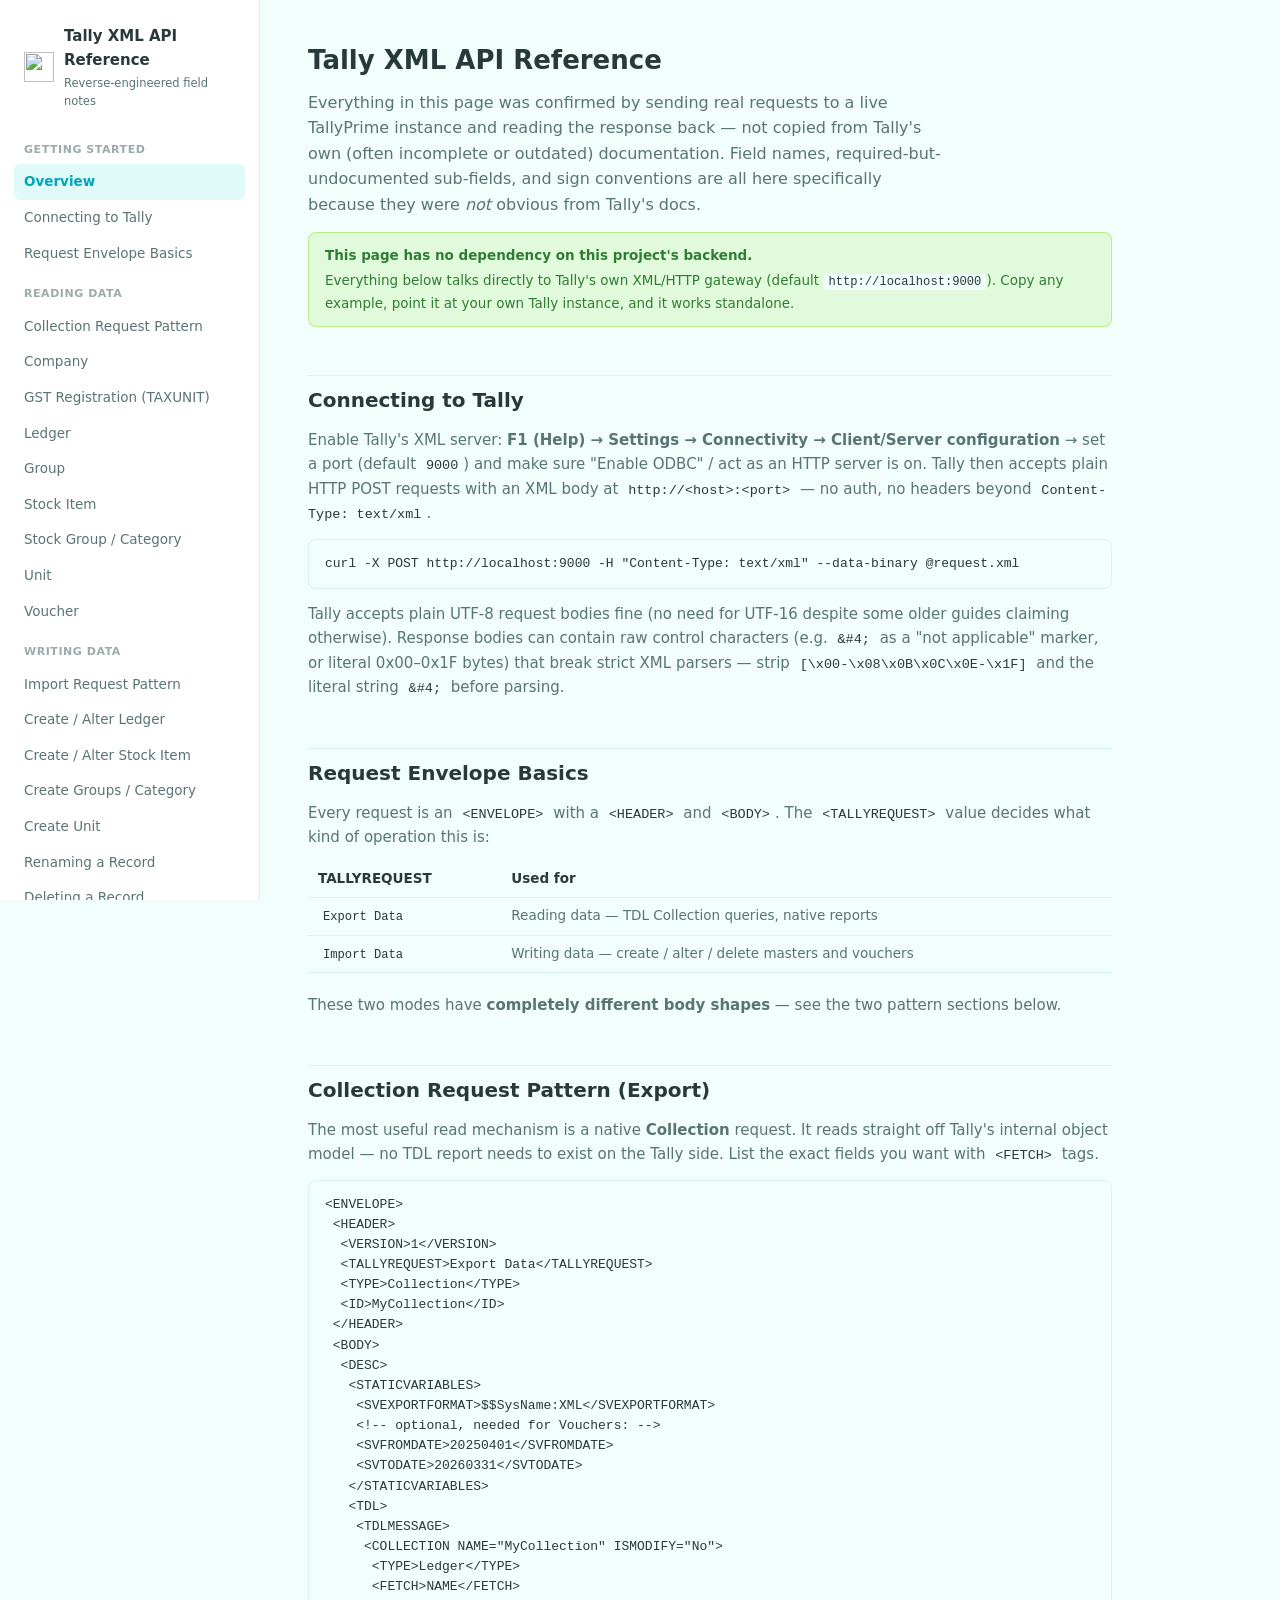
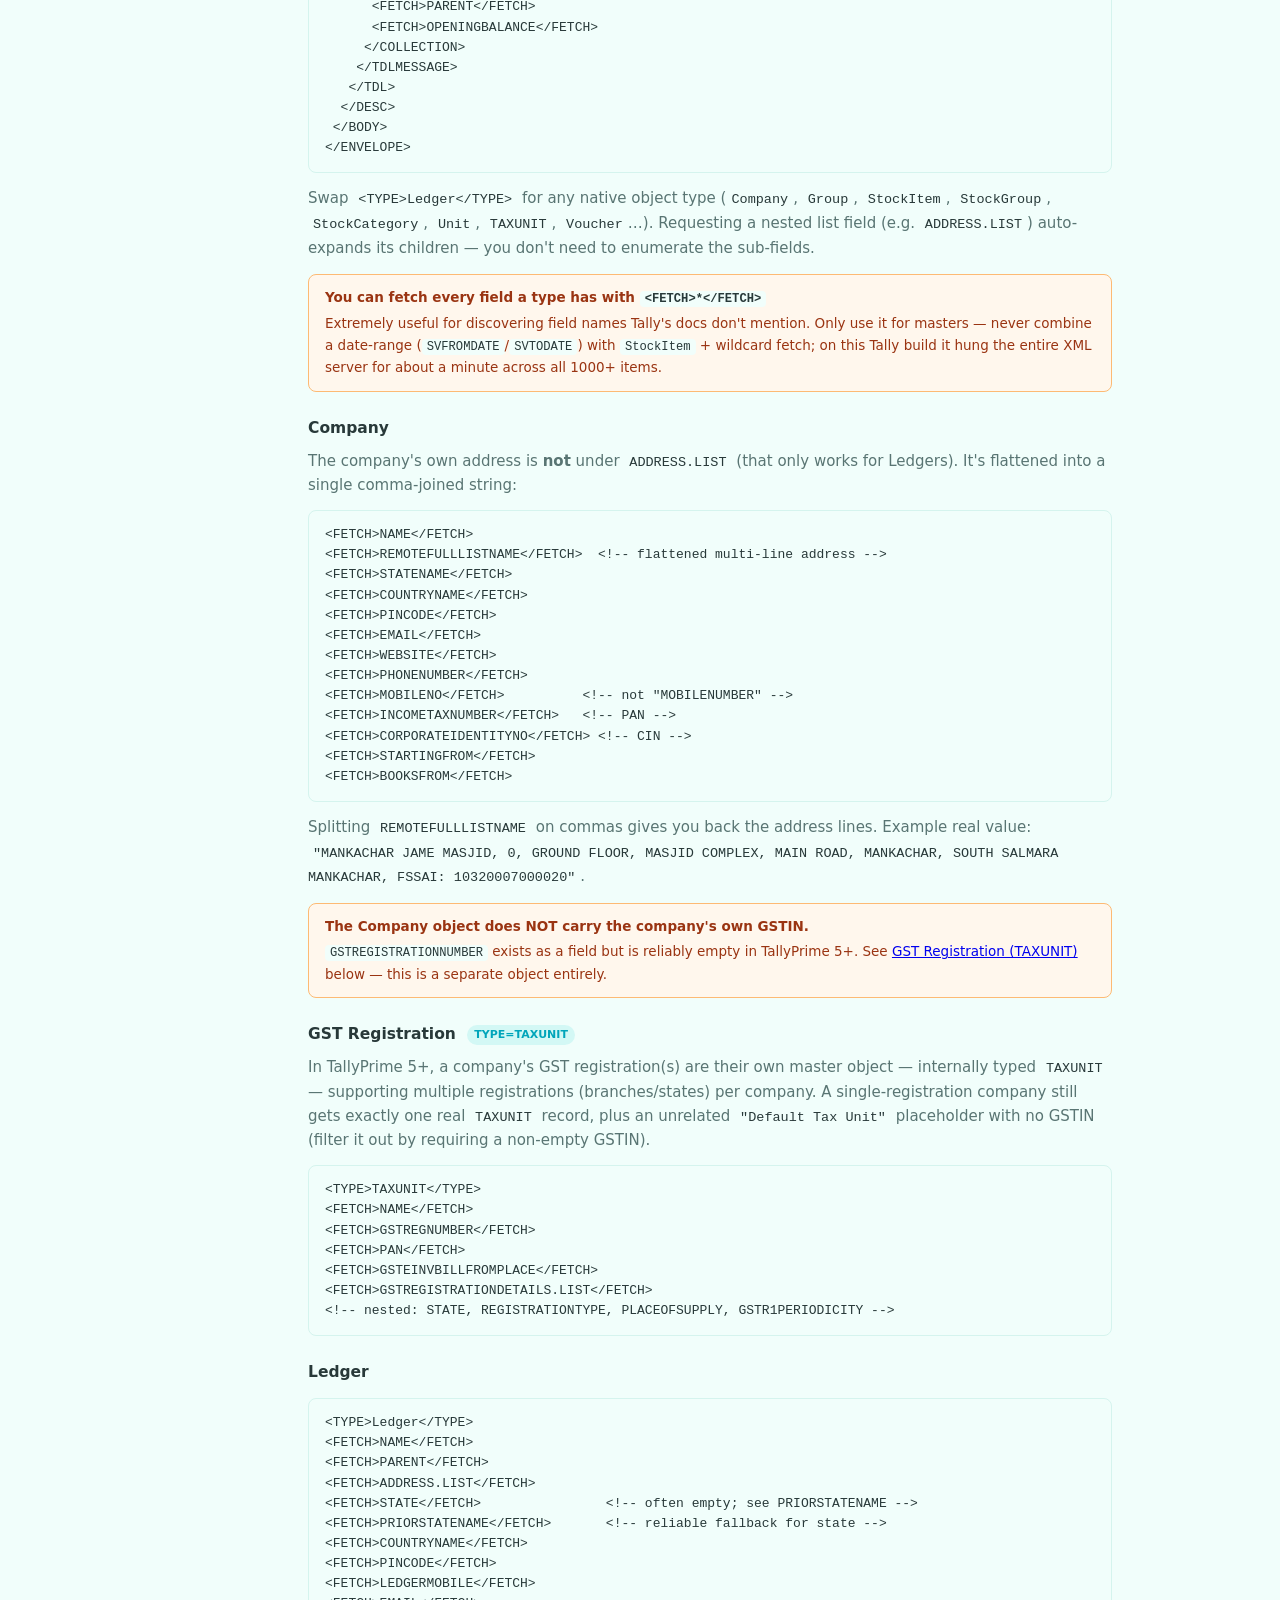
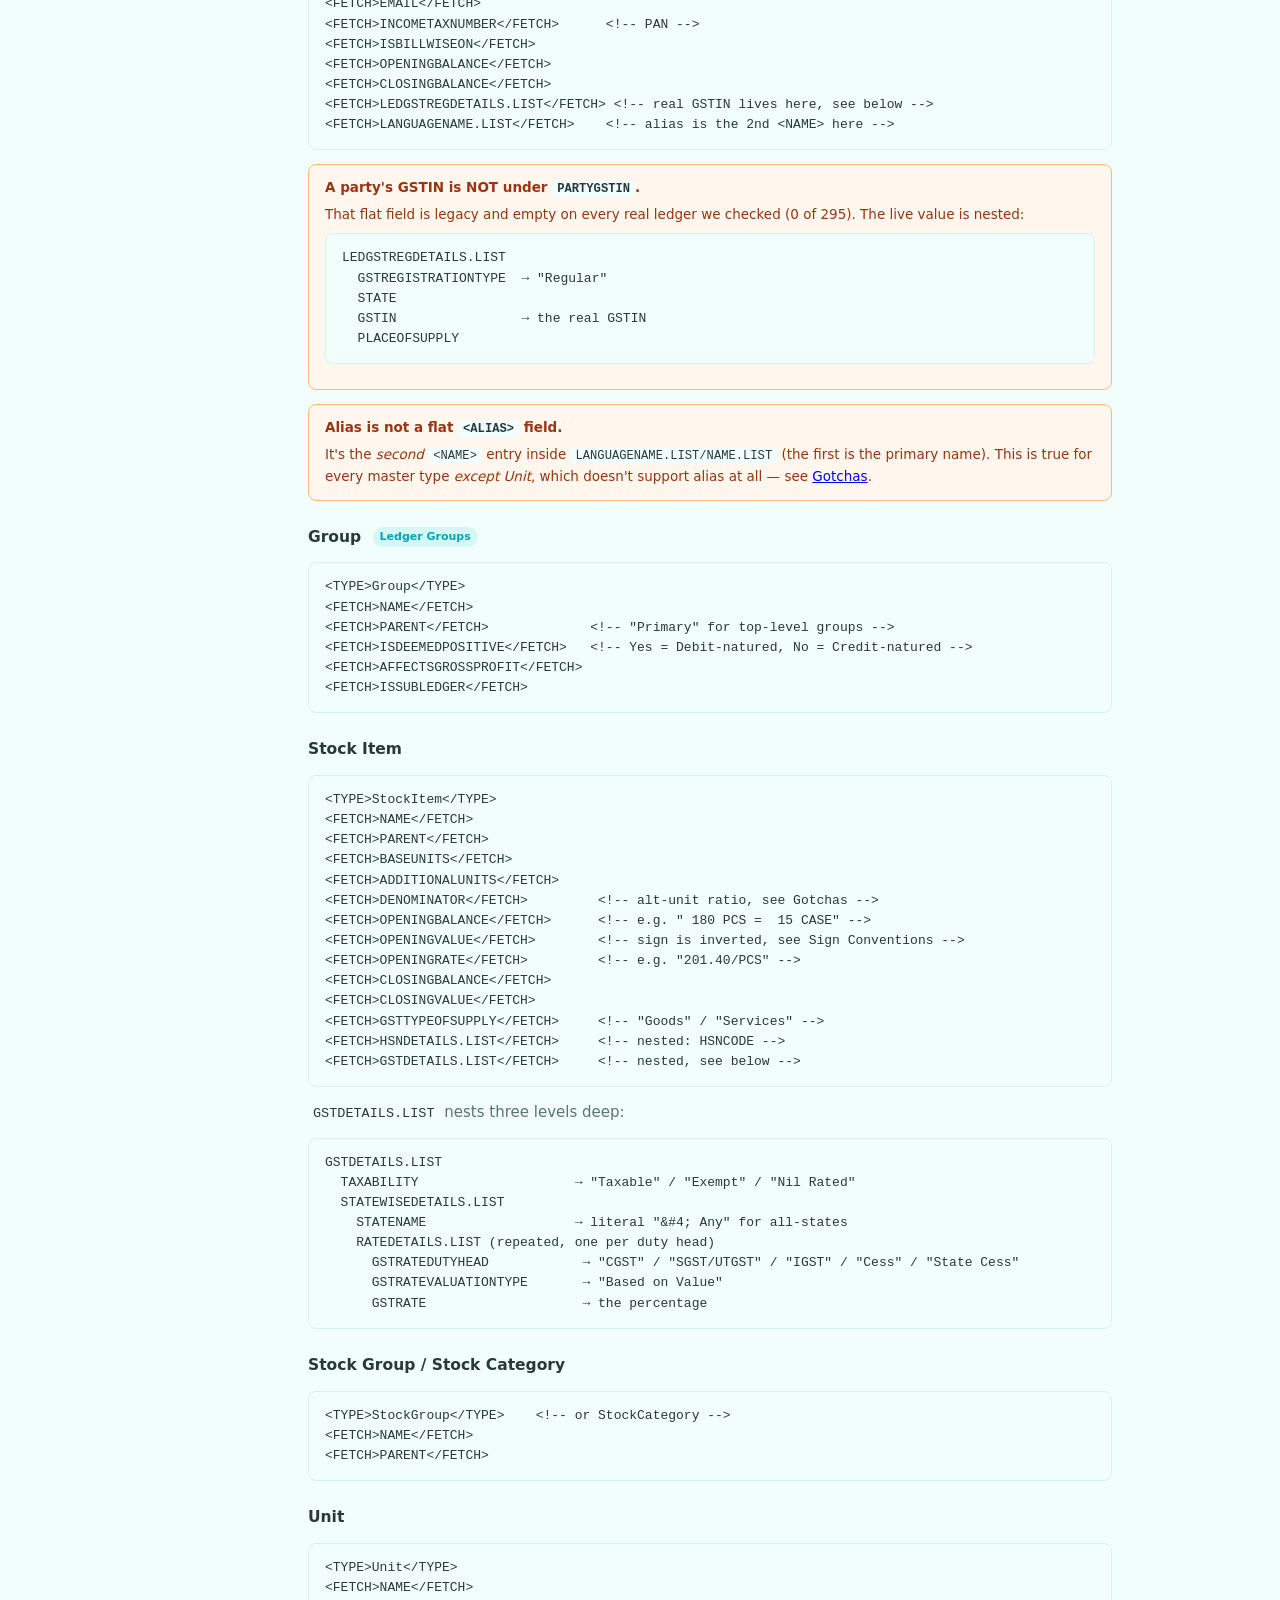
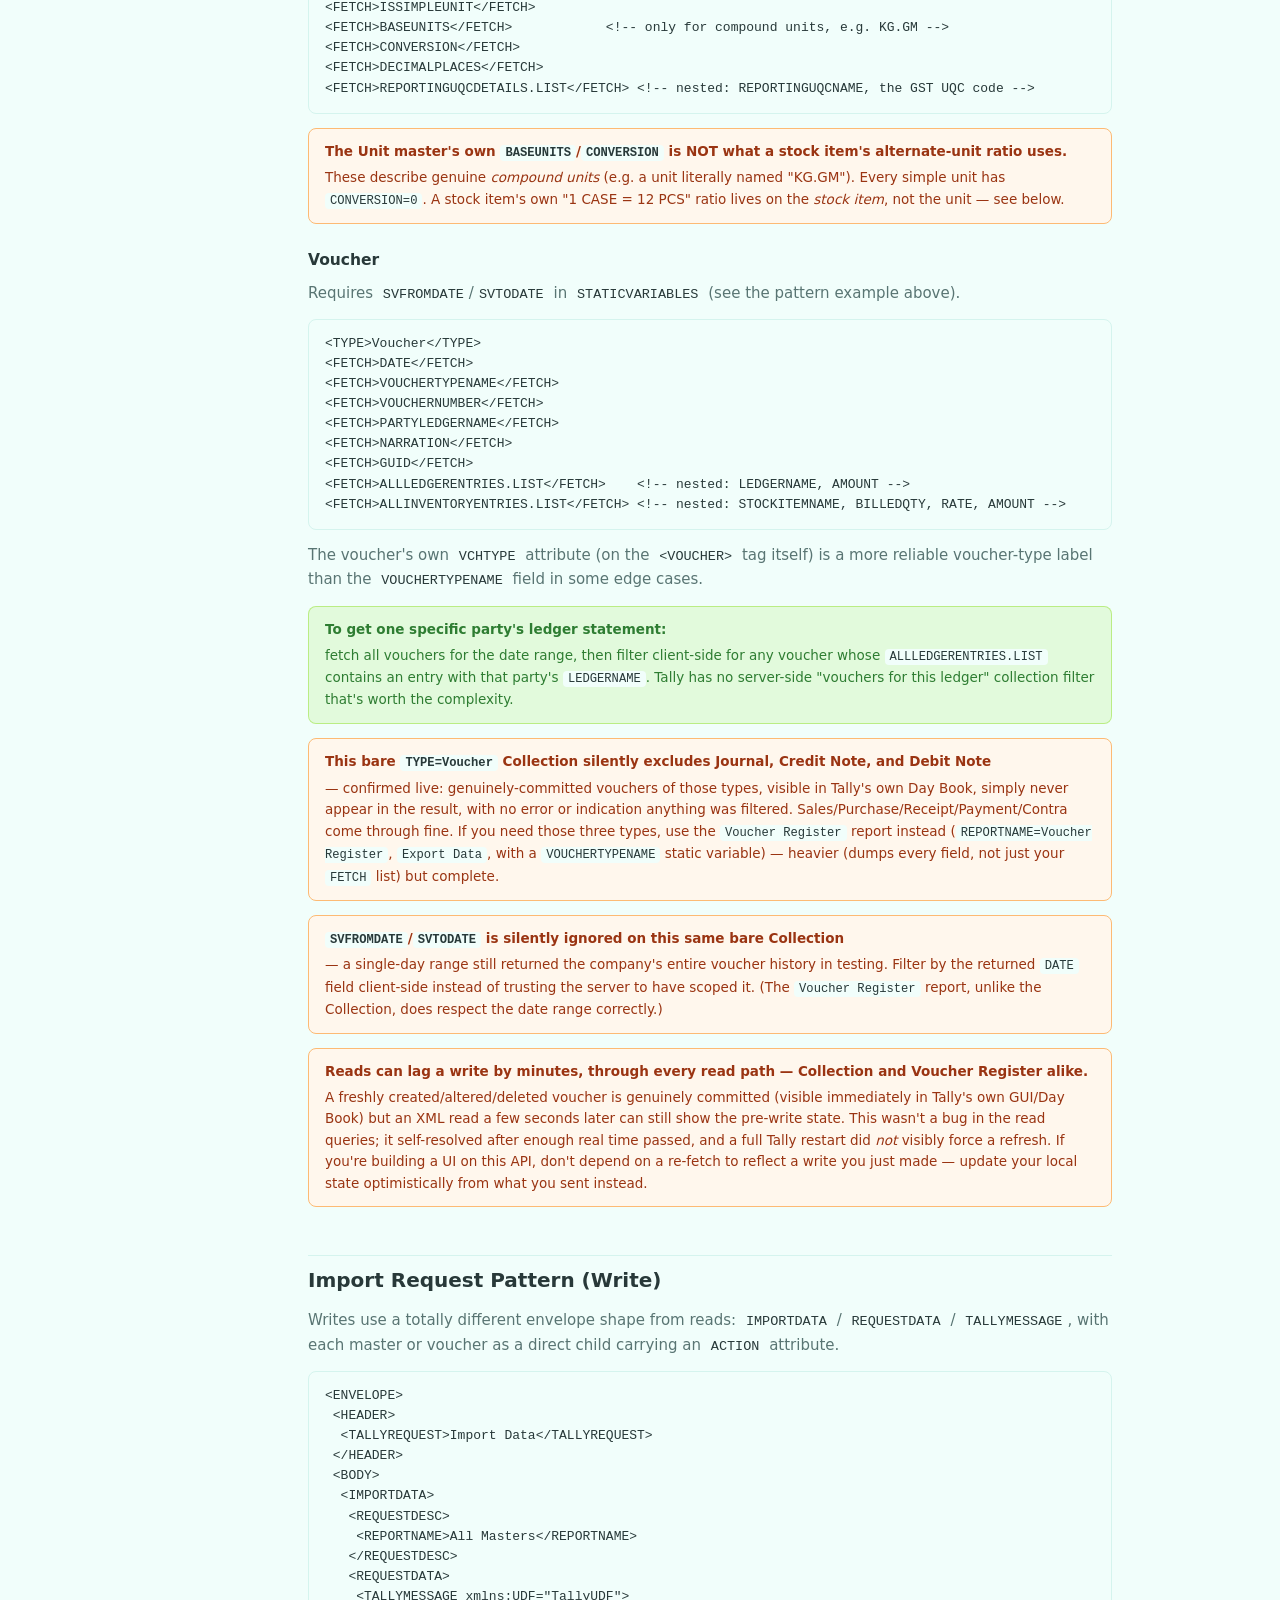
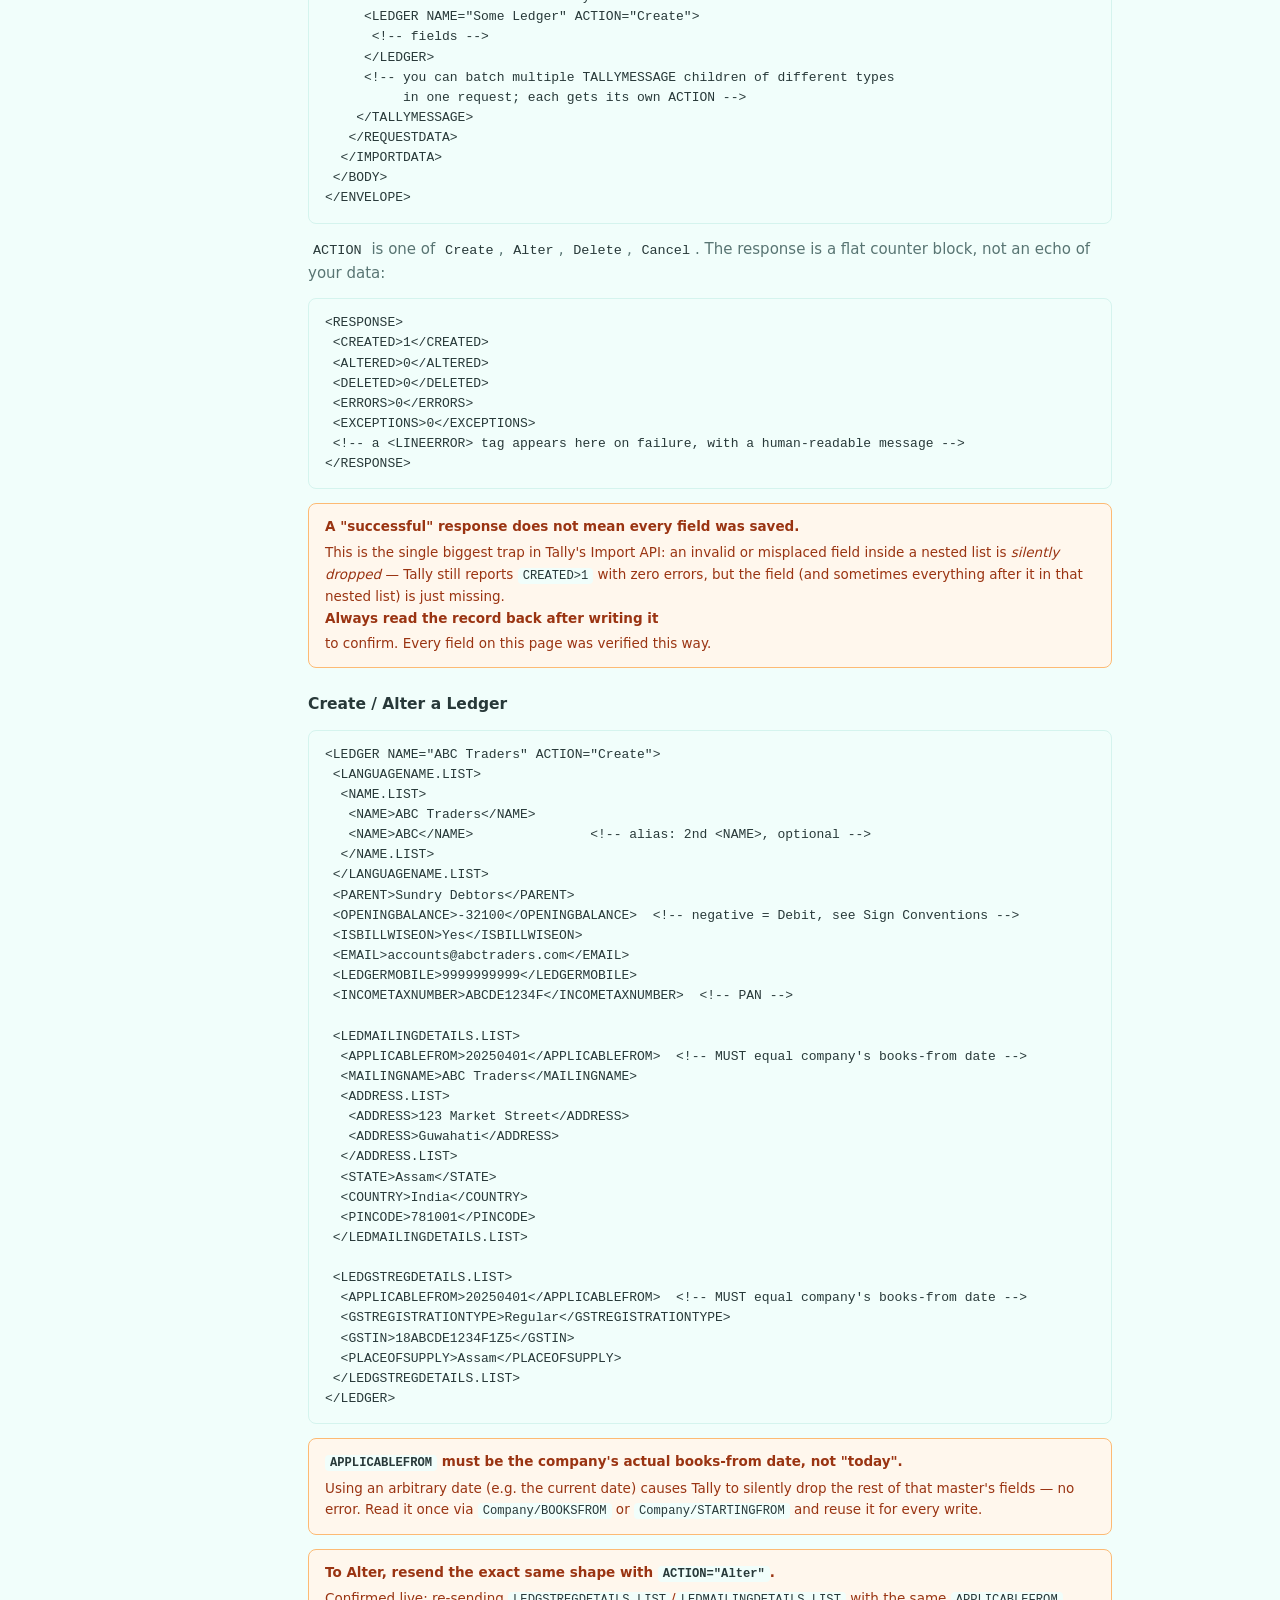
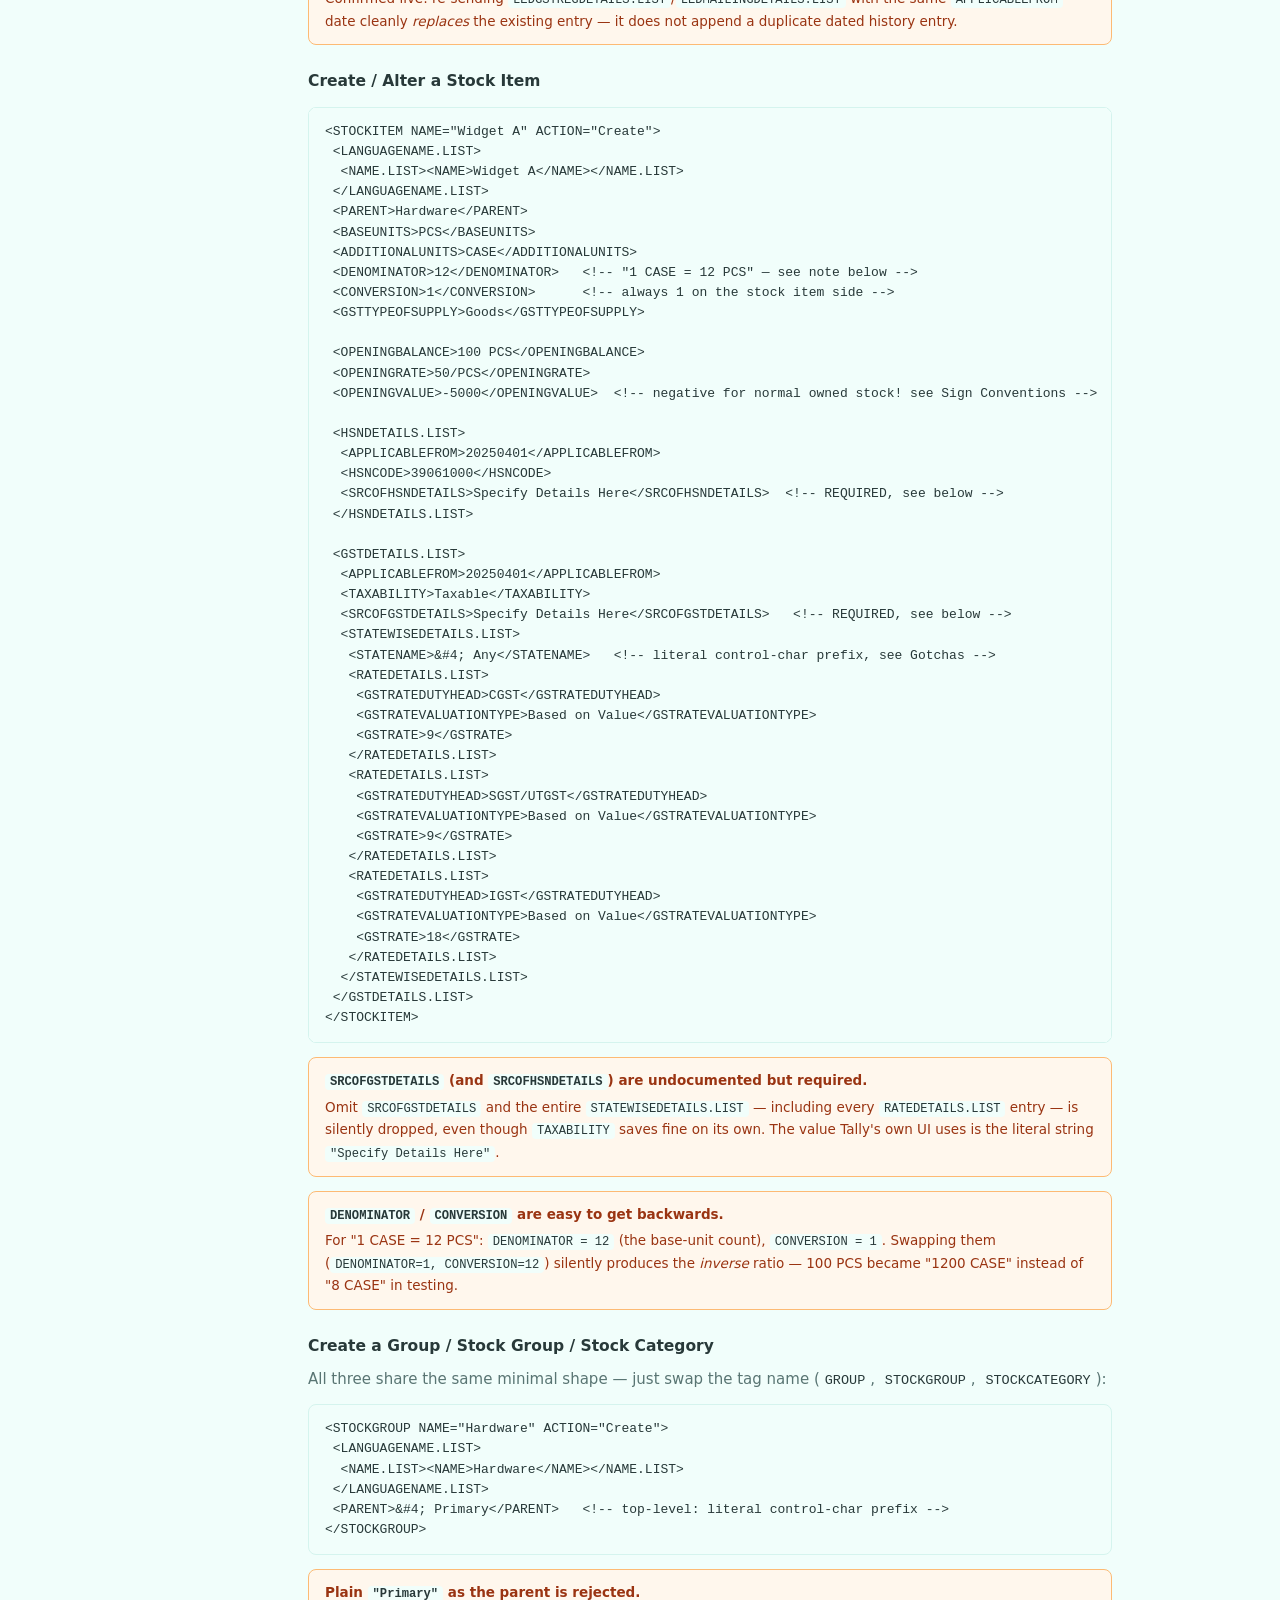
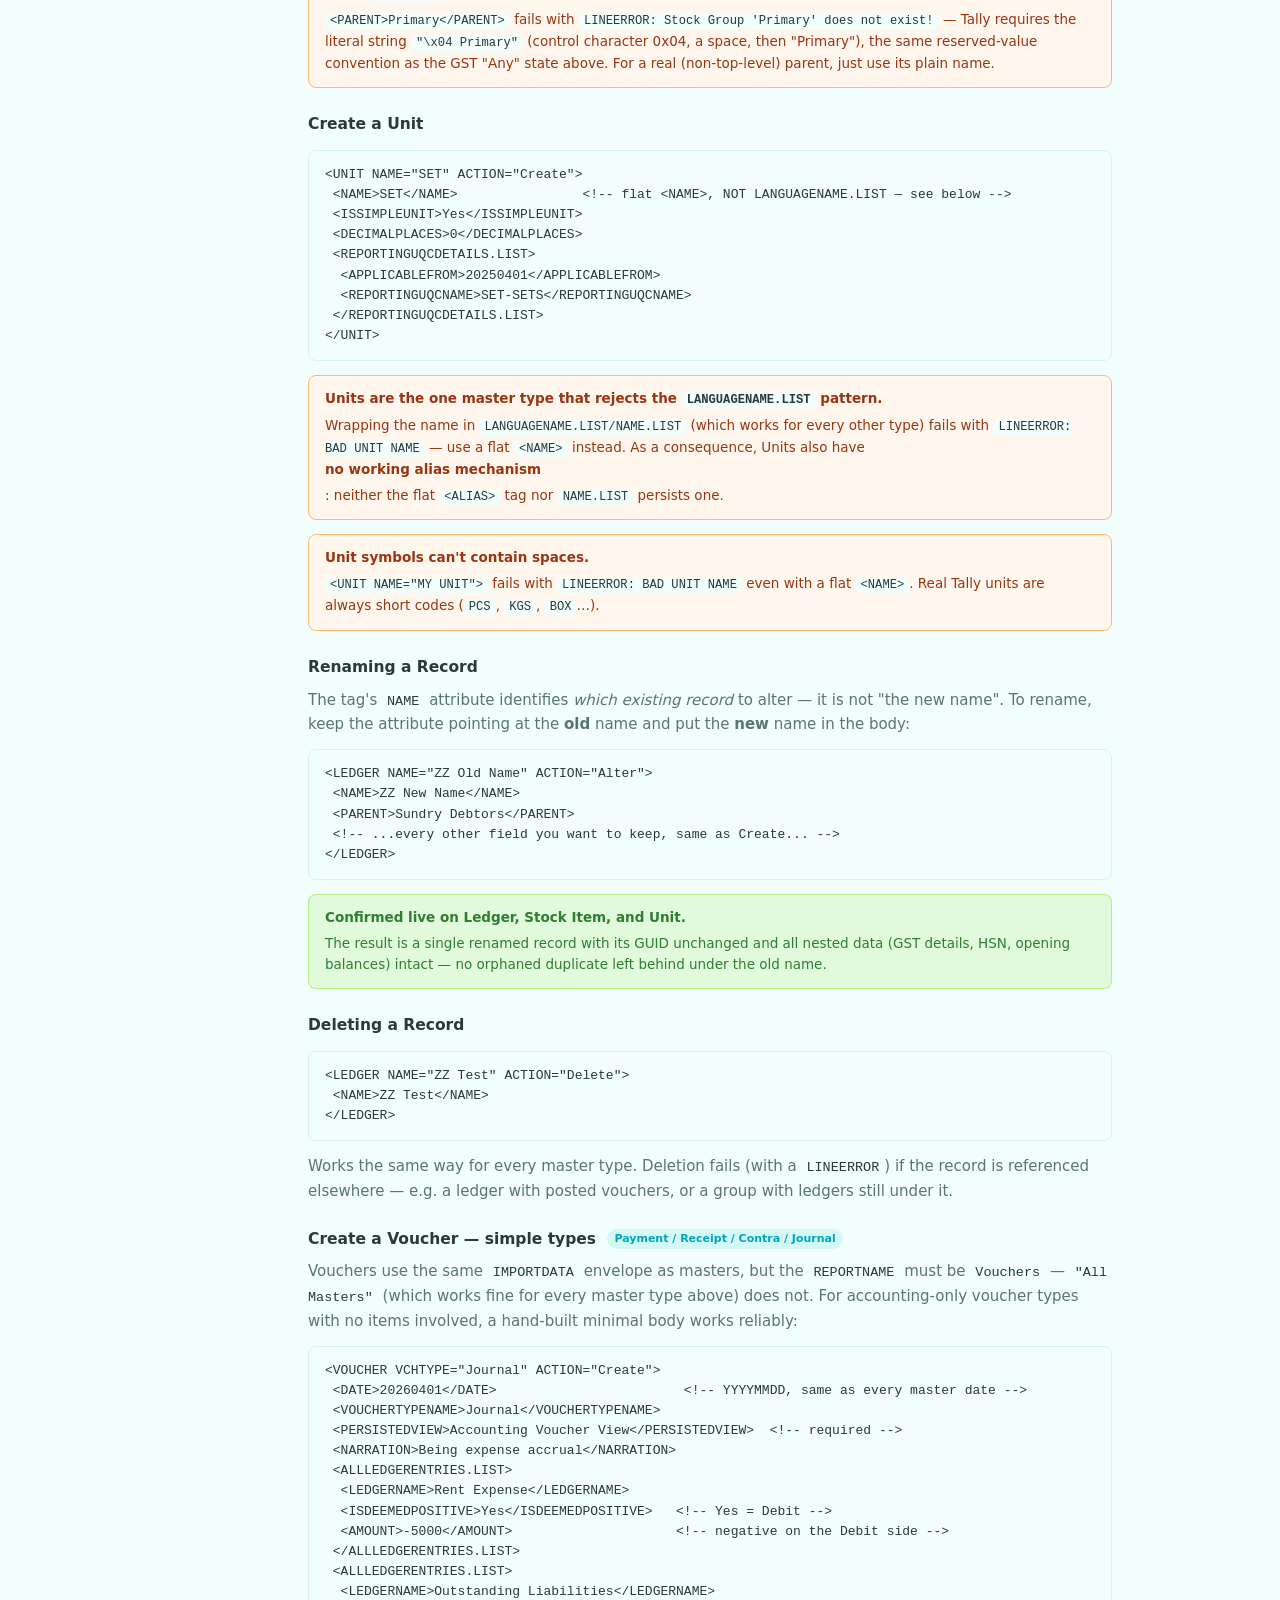
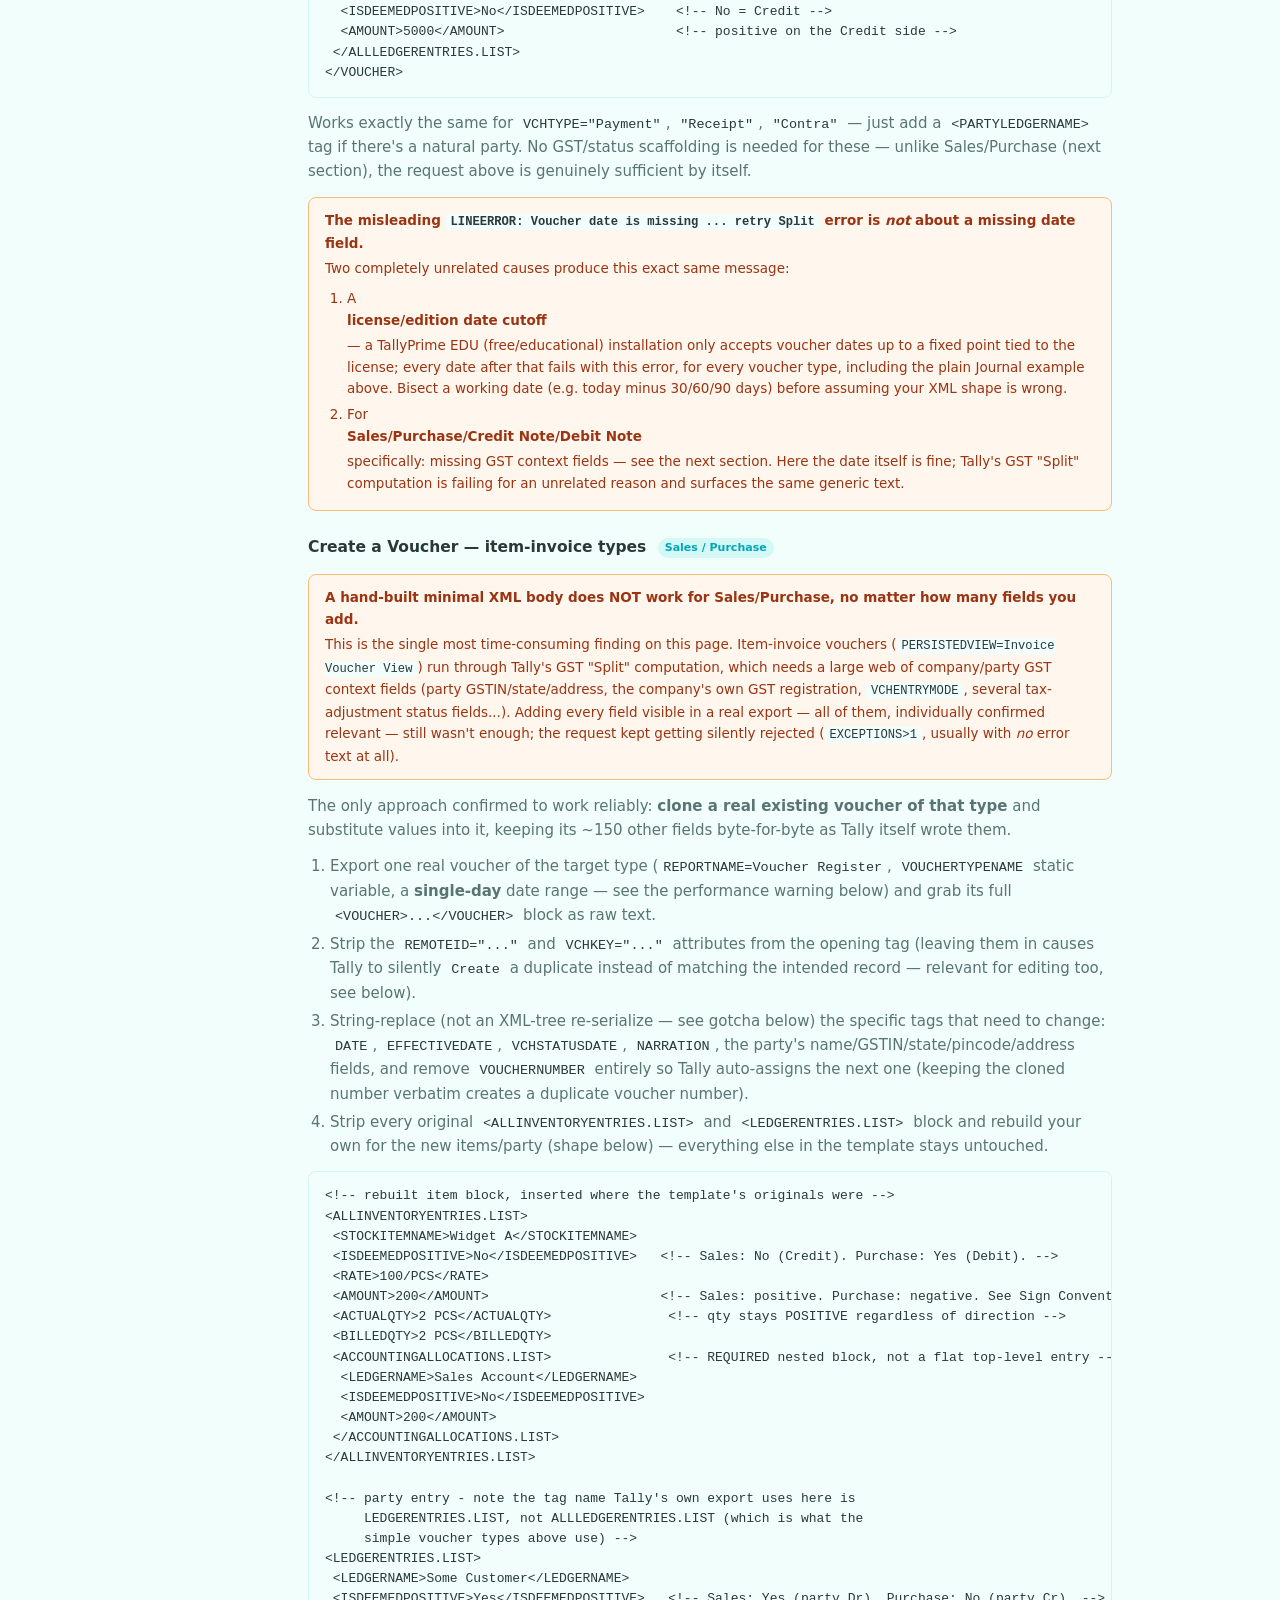
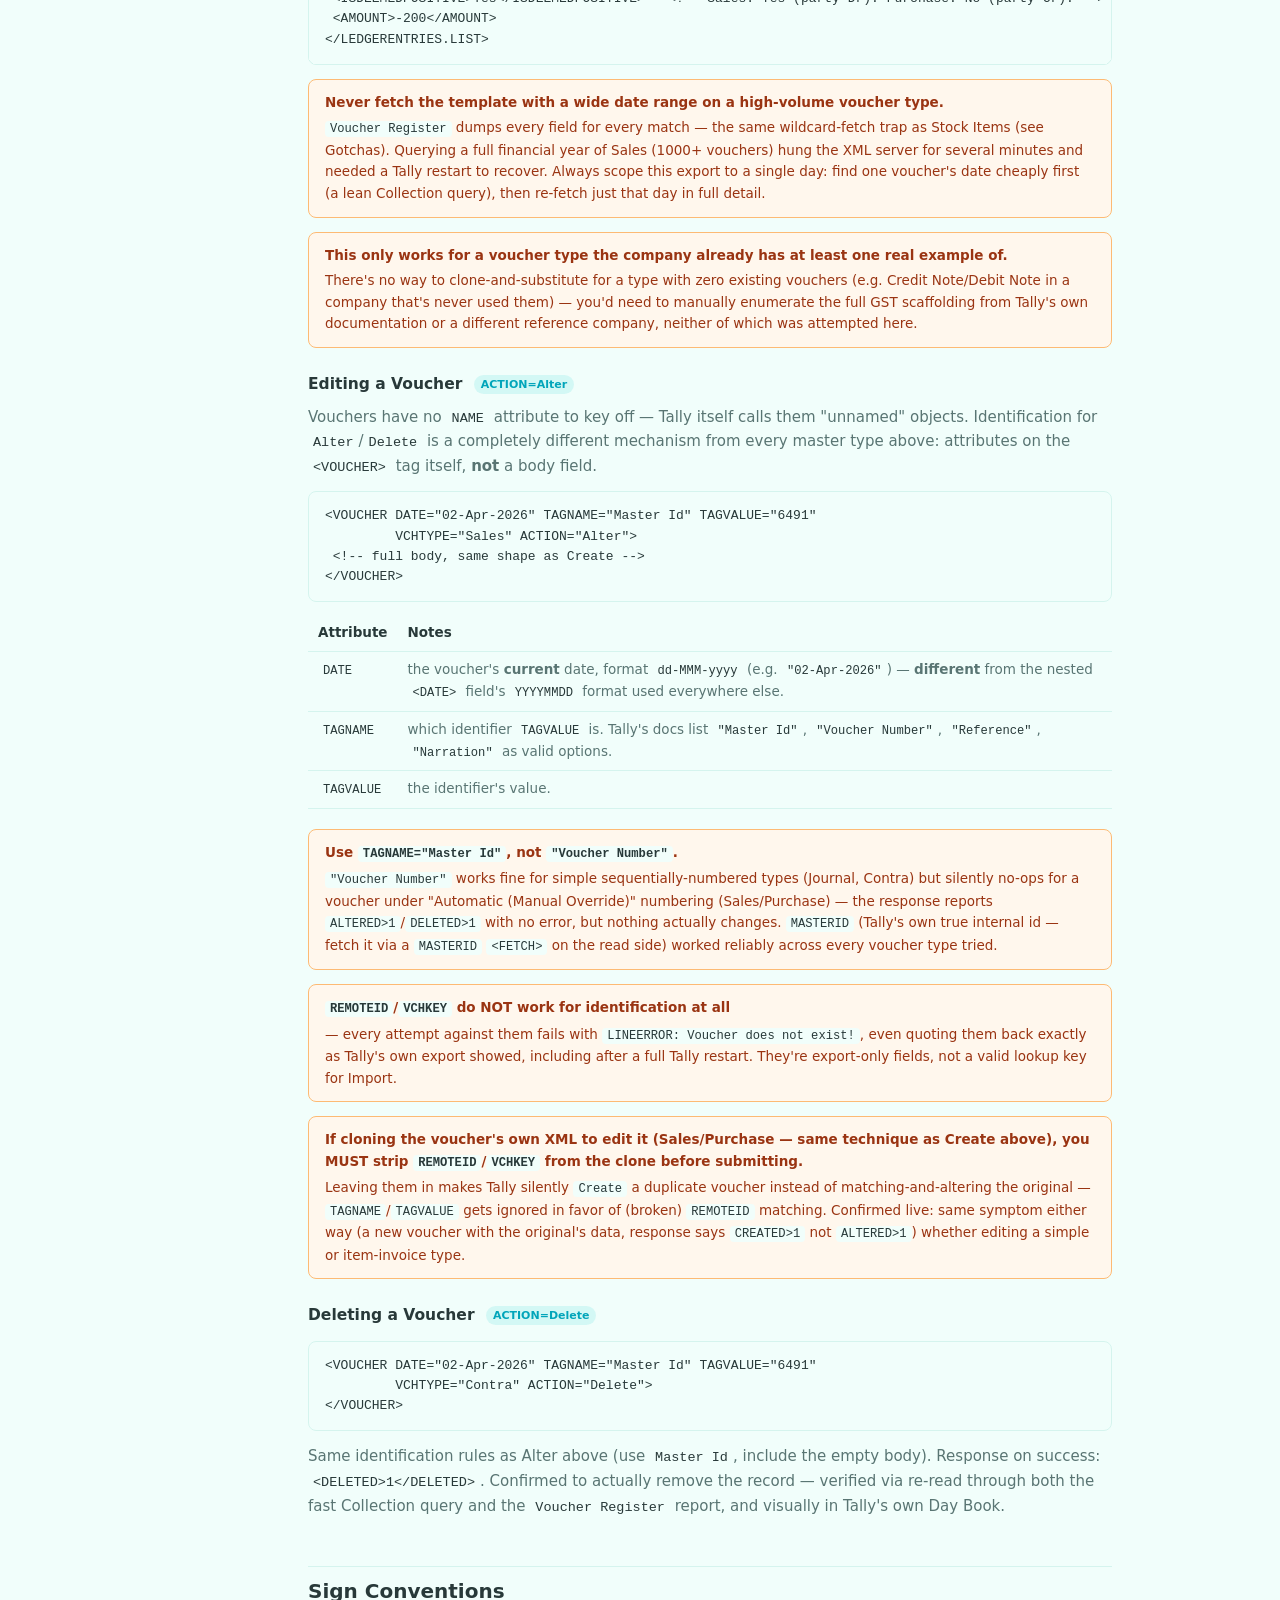
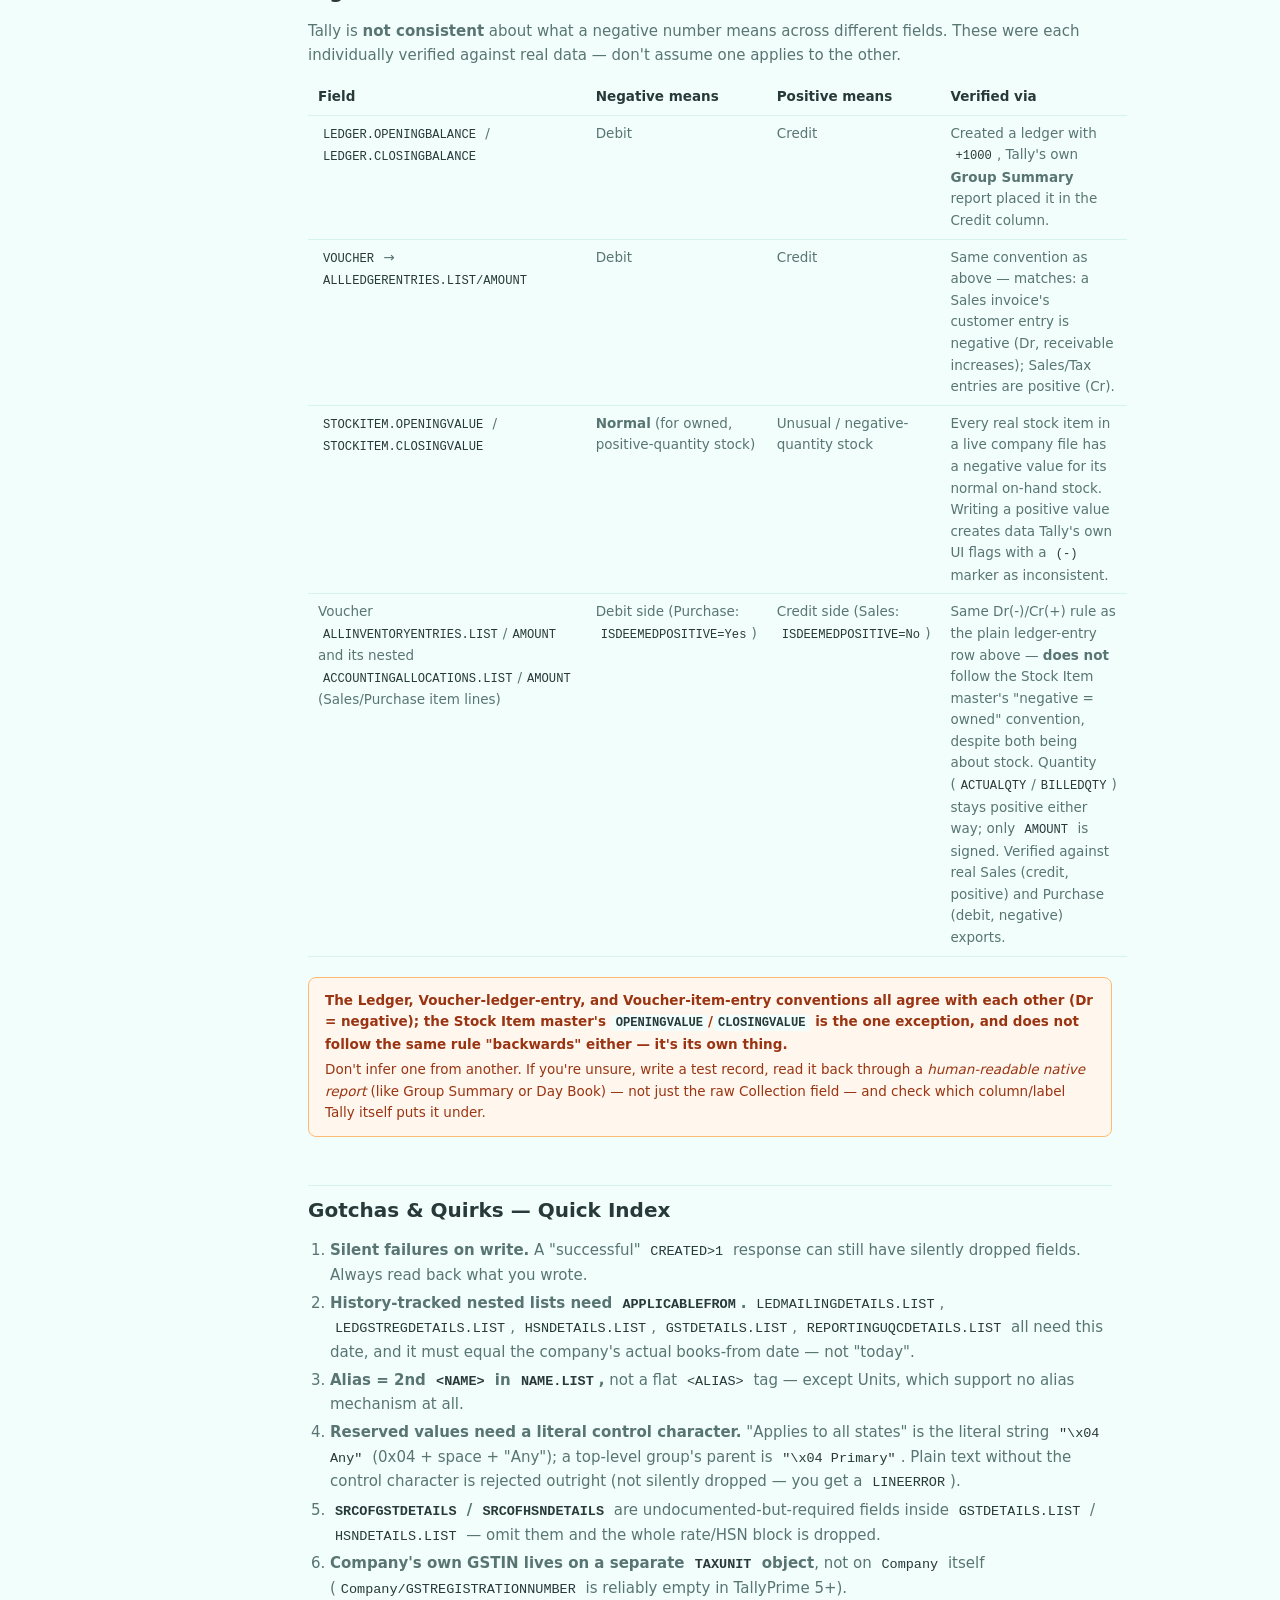
==== frontend/public/docs.html @ 79456e0b "first commit" ====
<!doctype html>
<html lang="en">
<head>
<meta charset="UTF-8" />
<meta name="viewport" content="width=device-width, initial-scale=1.0" />
<title>Tally XML API Reference</title>
<link rel="icon" type="image/png" sizes="32x32" href="/favicon-32.png" />
<link rel="icon" type="image/png" sizes="256x256" href="/favicon-256.png" />
<style>
  :root {
    --text: #597573;
    --text-h: #283939;
    --bg: #F1FEFB;
    --surface: #ffffff;
    --border: #D5F4EE;
    --accent: #01A5BA;
    --accent-bg: rgba(0, 202, 206, 0.12);
    --code-bg: #F1FEFB;
    --warn-bg: #fff7ed;
    --warn-border: #fdba74;
    --warn-text: #9a3412;
    --ok-bg: rgba(126, 220, 0, 0.12);
    --ok-border: rgba(126, 220, 0, 0.4);
    --ok-text: #2e7d32;
    --shadow: 0 4px 20px -4px rgba(1, 165, 186, 0.1), 0 1px 3px rgba(40, 57, 57, 0.05);
    color-scheme: light;
  }
  * { box-sizing: border-box; }
  body {
    margin: 0;
    font: 15px/1.6 -apple-system, "Segoe UI", system-ui, sans-serif;
    background: var(--bg);
    color: var(--text);
  }
  .layout { display: flex; min-height: 100vh; }
  .sidebar {
    width: 260px;
    flex-shrink: 0;
    background: var(--surface);
    border-right: 1px solid var(--border);
    padding: 20px 14px 40px;
    position: sticky;
    top: 0;
    height: 100vh;
    overflow-y: auto;
  }
  .brand {
    display: flex;
    align-items: center;
    gap: 10px;
    font-weight: 700;
    font-size: 15px;
    color: var(--text-h);
    padding: 4px 10px 16px;
  }
  .brand-icon {
    width: 30px;
    height: 30px;
    object-fit: contain;
    flex-shrink: 0;
  }
  .brand small {
    display: block;
    font-weight: 400;
    font-size: 11.5px;
    color: var(--text);
    margin-top: 2px;
  }
  .nav-section {
    font-size: 11px;
    font-weight: 700;
    text-transform: uppercase;
    letter-spacing: 0.05em;
    color: var(--text);
    opacity: 0.6;
    padding: 14px 10px 6px;
  }
  .nav-section:first-of-type { padding-top: 4px; }
  .sidebar a {
    display: block;
    padding: 7px 10px;
    border-radius: 6px;
    color: var(--text);
    text-decoration: none;
    font-size: 13.5px;
  }
  .sidebar a:hover { background: var(--accent-bg); color: var(--accent); }
  .sidebar a.active { background: var(--accent-bg); color: var(--accent); font-weight: 600; }
  .content {
    flex: 1;
    min-width: 0;
    padding: 40px 48px 100px;
    max-width: 900px;
  }
  h1 { font-size: 26px; color: var(--text-h); margin: 0 0 8px; }
  h2 {
    font-size: 20px;
    color: var(--text-h);
    margin: 48px 0 12px;
    padding-top: 8px;
    border-top: 1px solid var(--border);
  }
  section:first-of-type h2:first-of-type { border-top: none; padding-top: 0; }
  h3 { font-size: 15.5px; color: var(--text-h); margin: 24px 0 8px; }
  p { margin: 0 0 12px; }
  .lede { font-size: 16px; color: var(--text); max-width: 640px; }
  code {
    font-family: ui-monospace, Consolas, monospace;
    background: var(--code-bg);
    padding: 1px 5px;
    border-radius: 4px;
    font-size: 0.9em;
    color: var(--text-h);
  }
  pre {
    background: var(--code-bg);
    border: 1px solid var(--border);
    border-radius: 8px;
    padding: 14px 16px;
    overflow-x: auto;
    font-size: 13px;
    line-height: 1.55;
  }
  pre code { background: none; padding: 0; font-size: inherit; }
  .callout {
    border-radius: 8px;
    padding: 12px 16px;
    margin: 14px 0;
    font-size: 13.5px;
    border: 1px solid;
  }
  .callout.warn { background: var(--warn-bg); border-color: var(--warn-border); color: var(--warn-text); }
  .callout.ok { background: var(--ok-bg); border-color: var(--ok-border); color: var(--ok-text); }
  .callout strong { display: block; margin-bottom: 4px; }
  table { width: 100%; border-collapse: collapse; margin: 12px 0 20px; font-size: 13.5px; }
  th, td { text-align: left; padding: 7px 10px; border-bottom: 1px solid var(--border); vertical-align: top; }
  th { color: var(--text-h); font-weight: 600; background: var(--code-bg); }
  td code { white-space: nowrap; }
  .badge {
    display: inline-block;
    font-size: 11px;
    font-weight: 700;
    padding: 1px 7px;
    border-radius: 999px;
    background: var(--accent-bg);
    color: var(--accent);
    margin-left: 6px;
    vertical-align: middle;
  }
  hr { border: none; border-top: 1px solid var(--border); margin: 32px 0; }
  ul, ol { padding-left: 22px; margin: 0 0 12px; }
  li { margin-bottom: 4px; }
  .field-table td:first-child { font-family: ui-monospace, Consolas, monospace; color: var(--text-h); }
  footer {
    margin-top: 60px;
    padding-top: 20px;
    border-top: 1px solid var(--border);
    font-size: 12.5px;
    color: var(--text);
  }
  @media (max-width: 800px) {
    .layout { flex-direction: column; }
    .sidebar { width: 100%; height: auto; position: static; border-right: none; border-bottom: 1px solid var(--border); }
    .content { padding: 24px 20px 60px; }
  }
</style>
</head>
<body>
<div class="layout">
  <nav class="sidebar" id="sidebar">
    <div class="brand">
      <img src="/logo-icon.png" alt="" class="brand-icon" />
      <span>Tally XML API Reference
        <small>Reverse-engineered field notes</small>
      </span>
    </div>

    <div class="nav-section">Getting Started</div>
    <a href="#overview">Overview</a>
    <a href="#connecting">Connecting to Tally</a>
    <a href="#envelope">Request Envelope Basics</a>

    <div class="nav-section">Reading Data</div>
    <a href="#reading-pattern">Collection Request Pattern</a>
    <a href="#read-company">Company</a>
    <a href="#read-taxunit">GST Registration (TAXUNIT)</a>
    <a href="#read-ledger">Ledger</a>
    <a href="#read-group">Group</a>
    <a href="#read-stockitem">Stock Item</a>
    <a href="#read-stockgroup">Stock Group / Category</a>
    <a href="#read-unit">Unit</a>
    <a href="#read-voucher">Voucher</a>

    <div class="nav-section">Writing Data</div>
    <a href="#writing-pattern">Import Request Pattern</a>
    <a href="#write-ledger">Create / Alter Ledger</a>
    <a href="#write-stockitem">Create / Alter Stock Item</a>
    <a href="#write-groups">Create Groups / Category</a>
    <a href="#write-unit">Create Unit</a>
    <a href="#write-rename">Renaming a Record</a>
    <a href="#write-delete">Deleting a Record</a>
    <a href="#write-voucher-simple">Create a Voucher (simple)</a>
    <a href="#write-voucher-item">Create a Voucher (Sales/Purchase)</a>
    <a href="#write-voucher-edit">Editing a Voucher</a>
    <a href="#write-voucher-delete">Deleting a Voucher</a>

    <div class="nav-section">Reference</div>
    <a href="#sign-conventions">Sign Conventions</a>
    <a href="#gotchas">Gotchas &amp; Quirks</a>
    <a href="#field-tables">Field Tables</a>
  </nav>

  <main class="content">

    <section id="overview">
      <h1>Tally XML API Reference</h1>
      <p class="lede">Everything in this page was confirmed by sending real requests to a live TallyPrime instance and reading the response back — not copied from Tally's own (often incomplete or outdated) documentation. Field names, required-but-undocumented sub-fields, and sign conventions are all here specifically because they were <em>not</em> obvious from Tally's docs.</p>
      <div class="callout ok">
        <strong>This page has no dependency on this project's backend.</strong>
        Everything below talks directly to Tally's own XML/HTTP gateway (default <code>http://localhost:9000</code>). Copy any example, point it at your own Tally instance, and it works standalone.
      </div>
    </section>

    <section id="connecting">
      <h2>Connecting to Tally</h2>
      <p>Enable Tally's XML server: <strong>F1 (Help) → Settings → Connectivity → Client/Server configuration</strong> → set a port (default <code>9000</code>) and make sure "Enable ODBC" / act as an HTTP server is on. Tally then accepts plain HTTP POST requests with an XML body at <code>http://&lt;host&gt;:&lt;port&gt;</code> — no auth, no headers beyond <code>Content-Type: text/xml</code>.</p>
      <pre><code>curl -X POST http://localhost:9000 -H "Content-Type: text/xml" --data-binary @request.xml</code></pre>
      <p>Tally accepts plain UTF-8 request bodies fine (no need for UTF-16 despite some older guides claiming otherwise). Response bodies can contain raw control characters (e.g. <code>&amp;#4;</code> as a "not applicable" marker, or literal 0x00–0x1F bytes) that break strict XML parsers — strip <code>[\x00-\x08\x0B\x0C\x0E-\x1F]</code> and the literal string <code>&amp;#4;</code> before parsing.</p>
    </section>

    <section id="envelope">
      <h2>Request Envelope Basics</h2>
      <p>Every request is an <code>&lt;ENVELOPE&gt;</code> with a <code>&lt;HEADER&gt;</code> and <code>&lt;BODY&gt;</code>. The <code>&lt;TALLYREQUEST&gt;</code> value decides what kind of operation this is:</p>
      <table>
        <tr><th>TALLYREQUEST</th><th>Used for</th></tr>
        <tr><td><code>Export Data</code></td><td>Reading data — TDL Collection queries, native reports</td></tr>
        <tr><td><code>Import Data</code></td><td>Writing data — create / alter / delete masters and vouchers</td></tr>
      </table>
      <p>These two modes have <strong>completely different body shapes</strong> — see the two pattern sections below.</p>
    </section>

    <section id="reading-pattern">
      <h2>Collection Request Pattern (Export)</h2>
      <p>The most useful read mechanism is a native <strong>Collection</strong> request. It reads straight off Tally's internal object model — no TDL report needs to exist on the Tally side. List the exact fields you want with <code>&lt;FETCH&gt;</code> tags.</p>
      <pre><code>&lt;ENVELOPE&gt;
 &lt;HEADER&gt;
  &lt;VERSION&gt;1&lt;/VERSION&gt;
  &lt;TALLYREQUEST&gt;Export Data&lt;/TALLYREQUEST&gt;
  &lt;TYPE&gt;Collection&lt;/TYPE&gt;
  &lt;ID&gt;MyCollection&lt;/ID&gt;
 &lt;/HEADER&gt;
 &lt;BODY&gt;
  &lt;DESC&gt;
   &lt;STATICVARIABLES&gt;
    &lt;SVEXPORTFORMAT&gt;$$SysName:XML&lt;/SVEXPORTFORMAT&gt;
    &lt;!-- optional, needed for Vouchers: --&gt;
    &lt;SVFROMDATE&gt;20250401&lt;/SVFROMDATE&gt;
    &lt;SVTODATE&gt;20260331&lt;/SVTODATE&gt;
   &lt;/STATICVARIABLES&gt;
   &lt;TDL&gt;
    &lt;TDLMESSAGE&gt;
     &lt;COLLECTION NAME="MyCollection" ISMODIFY="No"&gt;
      &lt;TYPE&gt;Ledger&lt;/TYPE&gt;
      &lt;FETCH&gt;NAME&lt;/FETCH&gt;
      &lt;FETCH&gt;PARENT&lt;/FETCH&gt;
      &lt;FETCH&gt;OPENINGBALANCE&lt;/FETCH&gt;
     &lt;/COLLECTION&gt;
    &lt;/TDLMESSAGE&gt;
   &lt;/TDL&gt;
  &lt;/DESC&gt;
 &lt;/BODY&gt;
&lt;/ENVELOPE&gt;</code></pre>
      <p>Swap <code>&lt;TYPE&gt;Ledger&lt;/TYPE&gt;</code> for any native object type (<code>Company</code>, <code>Group</code>, <code>StockItem</code>, <code>StockGroup</code>, <code>StockCategory</code>, <code>Unit</code>, <code>TAXUNIT</code>, <code>Voucher</code>…). Requesting a nested list field (e.g. <code>ADDRESS.LIST</code>) auto-expands its children — you don't need to enumerate the sub-fields.</p>
      <div class="callout warn">
        <strong>You can fetch every field a type has with <code>&lt;FETCH&gt;*&lt;/FETCH&gt;</code></strong>
        Extremely useful for discovering field names Tally's docs don't mention. Only use it for masters — never combine a date-range (<code>SVFROMDATE</code>/<code>SVTODATE</code>) with <code>StockItem</code> + wildcard fetch; on this Tally build it hung the entire XML server for about a minute across all 1000+ items.
      </div>
    </section>

    <section>
      <h3 id="read-company">Company</h3>
      <p>The company's own address is <strong>not</strong> under <code>ADDRESS.LIST</code> (that only works for Ledgers). It's flattened into a single comma-joined string:</p>
      <pre><code>&lt;FETCH&gt;NAME&lt;/FETCH&gt;
&lt;FETCH&gt;REMOTEFULLLISTNAME&lt;/FETCH&gt;  &lt;!-- flattened multi-line address --&gt;
&lt;FETCH&gt;STATENAME&lt;/FETCH&gt;
&lt;FETCH&gt;COUNTRYNAME&lt;/FETCH&gt;
&lt;FETCH&gt;PINCODE&lt;/FETCH&gt;
&lt;FETCH&gt;EMAIL&lt;/FETCH&gt;
&lt;FETCH&gt;WEBSITE&lt;/FETCH&gt;
&lt;FETCH&gt;PHONENUMBER&lt;/FETCH&gt;
&lt;FETCH&gt;MOBILENO&lt;/FETCH&gt;          &lt;!-- not "MOBILENUMBER" --&gt;
&lt;FETCH&gt;INCOMETAXNUMBER&lt;/FETCH&gt;   &lt;!-- PAN --&gt;
&lt;FETCH&gt;CORPORATEIDENTITYNO&lt;/FETCH&gt; &lt;!-- CIN --&gt;
&lt;FETCH&gt;STARTINGFROM&lt;/FETCH&gt;
&lt;FETCH&gt;BOOKSFROM&lt;/FETCH&gt;</code></pre>
      <p>Splitting <code>REMOTEFULLLISTNAME</code> on commas gives you back the address lines. Example real value: <code>"MANKACHAR JAME MASJID, 0, GROUND FLOOR, MASJID COMPLEX, MAIN ROAD, MANKACHAR, SOUTH SALMARA MANKACHAR, FSSAI: 10320007000020"</code>.</p>
      <div class="callout warn">
        <strong>The Company object does NOT carry the company's own GSTIN.</strong>
        <code>GSTREGISTRATIONNUMBER</code> exists as a field but is reliably empty in TallyPrime 5+. See <a href="#read-taxunit">GST Registration (TAXUNIT)</a> below — this is a separate object entirely.
      </div>
    </section>

    <section>
      <h3 id="read-taxunit">GST Registration <span class="badge">TYPE=TAXUNIT</span></h3>
      <p>In TallyPrime 5+, a company's GST registration(s) are their own master object — internally typed <code>TAXUNIT</code> — supporting multiple registrations (branches/states) per company. A single-registration company still gets exactly one real <code>TAXUNIT</code> record, plus an unrelated <code>"Default Tax Unit"</code> placeholder with no GSTIN (filter it out by requiring a non-empty GSTIN).</p>
      <pre><code>&lt;TYPE&gt;TAXUNIT&lt;/TYPE&gt;
&lt;FETCH&gt;NAME&lt;/FETCH&gt;
&lt;FETCH&gt;GSTREGNUMBER&lt;/FETCH&gt;
&lt;FETCH&gt;PAN&lt;/FETCH&gt;
&lt;FETCH&gt;GSTEINVBILLFROMPLACE&lt;/FETCH&gt;
&lt;FETCH&gt;GSTREGISTRATIONDETAILS.LIST&lt;/FETCH&gt;
&lt;!-- nested: STATE, REGISTRATIONTYPE, PLACEOFSUPPLY, GSTR1PERIODICITY --&gt;</code></pre>
    </section>

    <section>
      <h3 id="read-ledger">Ledger</h3>
      <pre><code>&lt;TYPE&gt;Ledger&lt;/TYPE&gt;
&lt;FETCH&gt;NAME&lt;/FETCH&gt;
&lt;FETCH&gt;PARENT&lt;/FETCH&gt;
&lt;FETCH&gt;ADDRESS.LIST&lt;/FETCH&gt;
&lt;FETCH&gt;STATE&lt;/FETCH&gt;                &lt;!-- often empty; see PRIORSTATENAME --&gt;
&lt;FETCH&gt;PRIORSTATENAME&lt;/FETCH&gt;       &lt;!-- reliable fallback for state --&gt;
&lt;FETCH&gt;COUNTRYNAME&lt;/FETCH&gt;
&lt;FETCH&gt;PINCODE&lt;/FETCH&gt;
&lt;FETCH&gt;LEDGERMOBILE&lt;/FETCH&gt;
&lt;FETCH&gt;EMAIL&lt;/FETCH&gt;
&lt;FETCH&gt;INCOMETAXNUMBER&lt;/FETCH&gt;      &lt;!-- PAN --&gt;
&lt;FETCH&gt;ISBILLWISEON&lt;/FETCH&gt;
&lt;FETCH&gt;OPENINGBALANCE&lt;/FETCH&gt;
&lt;FETCH&gt;CLOSINGBALANCE&lt;/FETCH&gt;
&lt;FETCH&gt;LEDGSTREGDETAILS.LIST&lt;/FETCH&gt; &lt;!-- real GSTIN lives here, see below --&gt;
&lt;FETCH&gt;LANGUAGENAME.LIST&lt;/FETCH&gt;    &lt;!-- alias is the 2nd &lt;NAME&gt; here --&gt;</code></pre>
      <div class="callout warn">
        <strong>A party's GSTIN is NOT under <code>PARTYGSTIN</code>.</strong>
        That flat field is legacy and empty on every real ledger we checked (0 of 295). The live value is nested:
        <pre style="margin-top:8px"><code>LEDGSTREGDETAILS.LIST
  GSTREGISTRATIONTYPE  → "Regular"
  STATE
  GSTIN                → the real GSTIN
  PLACEOFSUPPLY</code></pre>
      </div>
      <div class="callout warn">
        <strong>Alias is not a flat <code>&lt;ALIAS&gt;</code> field.</strong>
        It's the <em>second</em> <code>&lt;NAME&gt;</code> entry inside <code>LANGUAGENAME.LIST/NAME.LIST</code> (the first is the primary name). This is true for every master type <em>except Unit</em>, which doesn't support alias at all — see <a href="#gotchas">Gotchas</a>.
      </div>
    </section>

    <section>
      <h3 id="read-group">Group <span class="badge">Ledger Groups</span></h3>
      <pre><code>&lt;TYPE&gt;Group&lt;/TYPE&gt;
&lt;FETCH&gt;NAME&lt;/FETCH&gt;
&lt;FETCH&gt;PARENT&lt;/FETCH&gt;             &lt;!-- "Primary" for top-level groups --&gt;
&lt;FETCH&gt;ISDEEMEDPOSITIVE&lt;/FETCH&gt;   &lt;!-- Yes = Debit-natured, No = Credit-natured --&gt;
&lt;FETCH&gt;AFFECTSGROSSPROFIT&lt;/FETCH&gt;
&lt;FETCH&gt;ISSUBLEDGER&lt;/FETCH&gt;</code></pre>
    </section>

    <section>
      <h3 id="read-stockitem">Stock Item</h3>
      <pre><code>&lt;TYPE&gt;StockItem&lt;/TYPE&gt;
&lt;FETCH&gt;NAME&lt;/FETCH&gt;
&lt;FETCH&gt;PARENT&lt;/FETCH&gt;
&lt;FETCH&gt;BASEUNITS&lt;/FETCH&gt;
&lt;FETCH&gt;ADDITIONALUNITS&lt;/FETCH&gt;
&lt;FETCH&gt;DENOMINATOR&lt;/FETCH&gt;         &lt;!-- alt-unit ratio, see Gotchas --&gt;
&lt;FETCH&gt;OPENINGBALANCE&lt;/FETCH&gt;      &lt;!-- e.g. " 180 PCS =  15 CASE" --&gt;
&lt;FETCH&gt;OPENINGVALUE&lt;/FETCH&gt;        &lt;!-- sign is inverted, see Sign Conventions --&gt;
&lt;FETCH&gt;OPENINGRATE&lt;/FETCH&gt;         &lt;!-- e.g. "201.40/PCS" --&gt;
&lt;FETCH&gt;CLOSINGBALANCE&lt;/FETCH&gt;
&lt;FETCH&gt;CLOSINGVALUE&lt;/FETCH&gt;
&lt;FETCH&gt;GSTTYPEOFSUPPLY&lt;/FETCH&gt;     &lt;!-- "Goods" / "Services" --&gt;
&lt;FETCH&gt;HSNDETAILS.LIST&lt;/FETCH&gt;     &lt;!-- nested: HSNCODE --&gt;
&lt;FETCH&gt;GSTDETAILS.LIST&lt;/FETCH&gt;     &lt;!-- nested, see below --&gt;</code></pre>
      <p><code>GSTDETAILS.LIST</code> nests three levels deep:</p>
      <pre><code>GSTDETAILS.LIST
  TAXABILITY                    → "Taxable" / "Exempt" / "Nil Rated"
  STATEWISEDETAILS.LIST
    STATENAME                   → literal "&amp;#4; Any" for all-states
    RATEDETAILS.LIST (repeated, one per duty head)
      GSTRATEDUTYHEAD            → "CGST" / "SGST/UTGST" / "IGST" / "Cess" / "State Cess"
      GSTRATEVALUATIONTYPE       → "Based on Value"
      GSTRATE                    → the percentage</code></pre>
    </section>

    <section>
      <h3 id="read-stockgroup">Stock Group / Stock Category</h3>
      <pre><code>&lt;TYPE&gt;StockGroup&lt;/TYPE&gt;    &lt;!-- or StockCategory --&gt;
&lt;FETCH&gt;NAME&lt;/FETCH&gt;
&lt;FETCH&gt;PARENT&lt;/FETCH&gt;</code></pre>
    </section>

    <section>
      <h3 id="read-unit">Unit</h3>
      <pre><code>&lt;TYPE&gt;Unit&lt;/TYPE&gt;
&lt;FETCH&gt;NAME&lt;/FETCH&gt;
&lt;FETCH&gt;ISSIMPLEUNIT&lt;/FETCH&gt;
&lt;FETCH&gt;BASEUNITS&lt;/FETCH&gt;            &lt;!-- only for compound units, e.g. KG.GM --&gt;
&lt;FETCH&gt;CONVERSION&lt;/FETCH&gt;
&lt;FETCH&gt;DECIMALPLACES&lt;/FETCH&gt;
&lt;FETCH&gt;REPORTINGUQCDETAILS.LIST&lt;/FETCH&gt; &lt;!-- nested: REPORTINGUQCNAME, the GST UQC code --&gt;</code></pre>
      <div class="callout warn">
        <strong>The Unit master's own <code>BASEUNITS</code>/<code>CONVERSION</code> is NOT what a stock item's alternate-unit ratio uses.</strong>
        These describe genuine <em>compound units</em> (e.g. a unit literally named "KG.GM"). Every simple unit has <code>CONVERSION=0</code>. A stock item's own "1 CASE = 12 PCS" ratio lives on the <em>stock item</em>, not the unit — see below.
      </div>
    </section>

    <section>
      <h3 id="read-voucher">Voucher</h3>
      <p>Requires <code>SVFROMDATE</code>/<code>SVTODATE</code> in <code>STATICVARIABLES</code> (see the pattern example above).</p>
      <pre><code>&lt;TYPE&gt;Voucher&lt;/TYPE&gt;
&lt;FETCH&gt;DATE&lt;/FETCH&gt;
&lt;FETCH&gt;VOUCHERTYPENAME&lt;/FETCH&gt;
&lt;FETCH&gt;VOUCHERNUMBER&lt;/FETCH&gt;
&lt;FETCH&gt;PARTYLEDGERNAME&lt;/FETCH&gt;
&lt;FETCH&gt;NARRATION&lt;/FETCH&gt;
&lt;FETCH&gt;GUID&lt;/FETCH&gt;
&lt;FETCH&gt;ALLLEDGERENTRIES.LIST&lt;/FETCH&gt;    &lt;!-- nested: LEDGERNAME, AMOUNT --&gt;
&lt;FETCH&gt;ALLINVENTORYENTRIES.LIST&lt;/FETCH&gt; &lt;!-- nested: STOCKITEMNAME, BILLEDQTY, RATE, AMOUNT --&gt;</code></pre>
      <p>The voucher's own <code>VCHTYPE</code> attribute (on the <code>&lt;VOUCHER&gt;</code> tag itself) is a more reliable voucher-type label than the <code>VOUCHERTYPENAME</code> field in some edge cases.</p>
      <div class="callout ok">
        <strong>To get one specific party's ledger statement:</strong>
        fetch all vouchers for the date range, then filter client-side for any voucher whose <code>ALLLEDGERENTRIES.LIST</code> contains an entry with that party's <code>LEDGERNAME</code>. Tally has no server-side "vouchers for this ledger" collection filter that's worth the complexity.
      </div>
      <div class="callout warn">
        <strong>This bare <code>TYPE=Voucher</code> Collection silently excludes Journal, Credit Note, and Debit Note</strong> — confirmed live: genuinely-committed vouchers of those types, visible in Tally's own Day Book, simply never appear in the result, with no error or indication anything was filtered. Sales/Purchase/Receipt/Payment/Contra come through fine. If you need those three types, use the <code>Voucher Register</code> report instead (<code>REPORTNAME=Voucher Register</code>, <code>Export Data</code>, with a <code>VOUCHERTYPENAME</code> static variable) — heavier (dumps every field, not just your <code>FETCH</code> list) but complete.
      </div>
      <div class="callout warn">
        <strong><code>SVFROMDATE</code>/<code>SVTODATE</code> is silently ignored on this same bare Collection</strong> — a single-day range still returned the company's entire voucher history in testing. Filter by the returned <code>DATE</code> field client-side instead of trusting the server to have scoped it. (The <code>Voucher Register</code> report, unlike the Collection, does respect the date range correctly.)
      </div>
      <div class="callout warn">
        <strong>Reads can lag a write by minutes, through every read path — Collection and Voucher Register alike.</strong>
        A freshly created/altered/deleted voucher is genuinely committed (visible immediately in Tally's own GUI/Day Book) but an XML read a few seconds later can still show the pre-write state. This wasn't a bug in the read queries; it self-resolved after enough real time passed, and a full Tally restart did <em>not</em> visibly force a refresh. If you're building a UI on this API, don't depend on a re-fetch to reflect a write you just made — update your local state optimistically from what you sent instead.
      </div>
    </section>

    <section id="writing-pattern">
      <h2>Import Request Pattern (Write)</h2>
      <p>Writes use a totally different envelope shape from reads: <code>IMPORTDATA</code> / <code>REQUESTDATA</code> / <code>TALLYMESSAGE</code>, with each master or voucher as a direct child carrying an <code>ACTION</code> attribute.</p>
      <pre><code>&lt;ENVELOPE&gt;
 &lt;HEADER&gt;
  &lt;TALLYREQUEST&gt;Import Data&lt;/TALLYREQUEST&gt;
 &lt;/HEADER&gt;
 &lt;BODY&gt;
  &lt;IMPORTDATA&gt;
   &lt;REQUESTDESC&gt;
    &lt;REPORTNAME&gt;All Masters&lt;/REPORTNAME&gt;
   &lt;/REQUESTDESC&gt;
   &lt;REQUESTDATA&gt;
    &lt;TALLYMESSAGE xmlns:UDF="TallyUDF"&gt;
     &lt;LEDGER NAME="Some Ledger" ACTION="Create"&gt;
      &lt;!-- fields --&gt;
     &lt;/LEDGER&gt;
     &lt;!-- you can batch multiple TALLYMESSAGE children of different types
          in one request; each gets its own ACTION --&gt;
    &lt;/TALLYMESSAGE&gt;
   &lt;/REQUESTDATA&gt;
  &lt;/IMPORTDATA&gt;
 &lt;/BODY&gt;
&lt;/ENVELOPE&gt;</code></pre>
      <p><code>ACTION</code> is one of <code>Create</code>, <code>Alter</code>, <code>Delete</code>, <code>Cancel</code>. The response is a flat counter block, not an echo of your data:</p>
      <pre><code>&lt;RESPONSE&gt;
 &lt;CREATED&gt;1&lt;/CREATED&gt;
 &lt;ALTERED&gt;0&lt;/ALTERED&gt;
 &lt;DELETED&gt;0&lt;/DELETED&gt;
 &lt;ERRORS&gt;0&lt;/ERRORS&gt;
 &lt;EXCEPTIONS&gt;0&lt;/EXCEPTIONS&gt;
 &lt;!-- a &lt;LINEERROR&gt; tag appears here on failure, with a human-readable message --&gt;
&lt;/RESPONSE&gt;</code></pre>
      <div class="callout warn">
        <strong>A "successful" response does not mean every field was saved.</strong>
        This is the single biggest trap in Tally's Import API: an invalid or misplaced field inside a nested list is <em>silently dropped</em> — Tally still reports <code>CREATED&gt;1</code> with zero errors, but the field (and sometimes everything after it in that nested list) is just missing. <strong>Always read the record back after writing it</strong> to confirm. Every field on this page was verified this way.
      </div>
    </section>

    <section>
      <h3 id="write-ledger">Create / Alter a Ledger</h3>
      <pre><code>&lt;LEDGER NAME="ABC Traders" ACTION="Create"&gt;
 &lt;LANGUAGENAME.LIST&gt;
  &lt;NAME.LIST&gt;
   &lt;NAME&gt;ABC Traders&lt;/NAME&gt;
   &lt;NAME&gt;ABC&lt;/NAME&gt;               &lt;!-- alias: 2nd &lt;NAME&gt;, optional --&gt;
  &lt;/NAME.LIST&gt;
 &lt;/LANGUAGENAME.LIST&gt;
 &lt;PARENT&gt;Sundry Debtors&lt;/PARENT&gt;
 &lt;OPENINGBALANCE&gt;-32100&lt;/OPENINGBALANCE&gt;  &lt;!-- negative = Debit, see Sign Conventions --&gt;
 &lt;ISBILLWISEON&gt;Yes&lt;/ISBILLWISEON&gt;
 &lt;EMAIL&gt;accounts@abctraders.com&lt;/EMAIL&gt;
 &lt;LEDGERMOBILE&gt;9999999999&lt;/LEDGERMOBILE&gt;
 &lt;INCOMETAXNUMBER&gt;ABCDE1234F&lt;/INCOMETAXNUMBER&gt;  &lt;!-- PAN --&gt;

 &lt;LEDMAILINGDETAILS.LIST&gt;
  &lt;APPLICABLEFROM&gt;20250401&lt;/APPLICABLEFROM&gt;  &lt;!-- MUST equal company's books-from date --&gt;
  &lt;MAILINGNAME&gt;ABC Traders&lt;/MAILINGNAME&gt;
  &lt;ADDRESS.LIST&gt;
   &lt;ADDRESS&gt;123 Market Street&lt;/ADDRESS&gt;
   &lt;ADDRESS&gt;Guwahati&lt;/ADDRESS&gt;
  &lt;/ADDRESS.LIST&gt;
  &lt;STATE&gt;Assam&lt;/STATE&gt;
  &lt;COUNTRY&gt;India&lt;/COUNTRY&gt;
  &lt;PINCODE&gt;781001&lt;/PINCODE&gt;
 &lt;/LEDMAILINGDETAILS.LIST&gt;

 &lt;LEDGSTREGDETAILS.LIST&gt;
  &lt;APPLICABLEFROM&gt;20250401&lt;/APPLICABLEFROM&gt;  &lt;!-- MUST equal company's books-from date --&gt;
  &lt;GSTREGISTRATIONTYPE&gt;Regular&lt;/GSTREGISTRATIONTYPE&gt;
  &lt;GSTIN&gt;18ABCDE1234F1Z5&lt;/GSTIN&gt;
  &lt;PLACEOFSUPPLY&gt;Assam&lt;/PLACEOFSUPPLY&gt;
 &lt;/LEDGSTREGDETAILS.LIST&gt;
&lt;/LEDGER&gt;</code></pre>
      <div class="callout warn">
        <strong><code>APPLICABLEFROM</code> must be the company's actual books-from date, not "today".</strong>
        Using an arbitrary date (e.g. the current date) causes Tally to silently drop the rest of that master's fields — no error. Read it once via <code>Company/BOOKSFROM</code> or <code>Company/STARTINGFROM</code> and reuse it for every write.
      </div>
      <div class="callout warn">
        <strong>To Alter, resend the exact same shape with <code>ACTION="Alter"</code>.</strong>
        Confirmed live: re-sending <code>LEDGSTREGDETAILS.LIST</code>/<code>LEDMAILINGDETAILS.LIST</code> with the same <code>APPLICABLEFROM</code> date cleanly <em>replaces</em> the existing entry — it does not append a duplicate dated history entry.
      </div>
    </section>

    <section>
      <h3 id="write-stockitem">Create / Alter a Stock Item</h3>
      <pre><code>&lt;STOCKITEM NAME="Widget A" ACTION="Create"&gt;
 &lt;LANGUAGENAME.LIST&gt;
  &lt;NAME.LIST&gt;&lt;NAME&gt;Widget A&lt;/NAME&gt;&lt;/NAME.LIST&gt;
 &lt;/LANGUAGENAME.LIST&gt;
 &lt;PARENT&gt;Hardware&lt;/PARENT&gt;
 &lt;BASEUNITS&gt;PCS&lt;/BASEUNITS&gt;
 &lt;ADDITIONALUNITS&gt;CASE&lt;/ADDITIONALUNITS&gt;
 &lt;DENOMINATOR&gt;12&lt;/DENOMINATOR&gt;   &lt;!-- "1 CASE = 12 PCS" — see note below --&gt;
 &lt;CONVERSION&gt;1&lt;/CONVERSION&gt;      &lt;!-- always 1 on the stock item side --&gt;
 &lt;GSTTYPEOFSUPPLY&gt;Goods&lt;/GSTTYPEOFSUPPLY&gt;

 &lt;OPENINGBALANCE&gt;100 PCS&lt;/OPENINGBALANCE&gt;
 &lt;OPENINGRATE&gt;50/PCS&lt;/OPENINGRATE&gt;
 &lt;OPENINGVALUE&gt;-5000&lt;/OPENINGVALUE&gt;  &lt;!-- negative for normal owned stock! see Sign Conventions --&gt;

 &lt;HSNDETAILS.LIST&gt;
  &lt;APPLICABLEFROM&gt;20250401&lt;/APPLICABLEFROM&gt;
  &lt;HSNCODE&gt;39061000&lt;/HSNCODE&gt;
  &lt;SRCOFHSNDETAILS&gt;Specify Details Here&lt;/SRCOFHSNDETAILS&gt;  &lt;!-- REQUIRED, see below --&gt;
 &lt;/HSNDETAILS.LIST&gt;

 &lt;GSTDETAILS.LIST&gt;
  &lt;APPLICABLEFROM&gt;20250401&lt;/APPLICABLEFROM&gt;
  &lt;TAXABILITY&gt;Taxable&lt;/TAXABILITY&gt;
  &lt;SRCOFGSTDETAILS&gt;Specify Details Here&lt;/SRCOFGSTDETAILS&gt;   &lt;!-- REQUIRED, see below --&gt;
  &lt;STATEWISEDETAILS.LIST&gt;
   &lt;STATENAME&gt;&amp;#4; Any&lt;/STATENAME&gt;   &lt;!-- literal control-char prefix, see Gotchas --&gt;
   &lt;RATEDETAILS.LIST&gt;
    &lt;GSTRATEDUTYHEAD&gt;CGST&lt;/GSTRATEDUTYHEAD&gt;
    &lt;GSTRATEVALUATIONTYPE&gt;Based on Value&lt;/GSTRATEVALUATIONTYPE&gt;
    &lt;GSTRATE&gt;9&lt;/GSTRATE&gt;
   &lt;/RATEDETAILS.LIST&gt;
   &lt;RATEDETAILS.LIST&gt;
    &lt;GSTRATEDUTYHEAD&gt;SGST/UTGST&lt;/GSTRATEDUTYHEAD&gt;
    &lt;GSTRATEVALUATIONTYPE&gt;Based on Value&lt;/GSTRATEVALUATIONTYPE&gt;
    &lt;GSTRATE&gt;9&lt;/GSTRATE&gt;
   &lt;/RATEDETAILS.LIST&gt;
   &lt;RATEDETAILS.LIST&gt;
    &lt;GSTRATEDUTYHEAD&gt;IGST&lt;/GSTRATEDUTYHEAD&gt;
    &lt;GSTRATEVALUATIONTYPE&gt;Based on Value&lt;/GSTRATEVALUATIONTYPE&gt;
    &lt;GSTRATE&gt;18&lt;/GSTRATE&gt;
   &lt;/RATEDETAILS.LIST&gt;
  &lt;/STATEWISEDETAILS.LIST&gt;
 &lt;/GSTDETAILS.LIST&gt;
&lt;/STOCKITEM&gt;</code></pre>
      <div class="callout warn">
        <strong><code>SRCOFGSTDETAILS</code> (and <code>SRCOFHSNDETAILS</code>) are undocumented but required.</strong>
        Omit <code>SRCOFGSTDETAILS</code> and the entire <code>STATEWISEDETAILS.LIST</code> — including every <code>RATEDETAILS.LIST</code> entry — is silently dropped, even though <code>TAXABILITY</code> saves fine on its own. The value Tally's own UI uses is the literal string <code>"Specify Details Here"</code>.
      </div>
      <div class="callout warn">
        <strong><code>DENOMINATOR</code> / <code>CONVERSION</code> are easy to get backwards.</strong>
        For "1 CASE = 12 PCS": <code>DENOMINATOR = 12</code> (the base-unit count), <code>CONVERSION = 1</code>. Swapping them (<code>DENOMINATOR=1, CONVERSION=12</code>) silently produces the <em>inverse</em> ratio — 100 PCS became "1200 CASE" instead of "8 CASE" in testing.
      </div>
    </section>

    <section>
      <h3 id="write-groups">Create a Group / Stock Group / Stock Category</h3>
      <p>All three share the same minimal shape — just swap the tag name (<code>GROUP</code>, <code>STOCKGROUP</code>, <code>STOCKCATEGORY</code>):</p>
      <pre><code>&lt;STOCKGROUP NAME="Hardware" ACTION="Create"&gt;
 &lt;LANGUAGENAME.LIST&gt;
  &lt;NAME.LIST&gt;&lt;NAME&gt;Hardware&lt;/NAME&gt;&lt;/NAME.LIST&gt;
 &lt;/LANGUAGENAME.LIST&gt;
 &lt;PARENT&gt;&amp;#4; Primary&lt;/PARENT&gt;   &lt;!-- top-level: literal control-char prefix --&gt;
&lt;/STOCKGROUP&gt;</code></pre>
      <div class="callout warn">
        <strong>Plain <code>"Primary"</code> as the parent is rejected.</strong>
        <code>&lt;PARENT&gt;Primary&lt;/PARENT&gt;</code> fails with <code>LINEERROR: Stock Group 'Primary' does not exist!</code> — Tally requires the literal string <code>"\x04 Primary"</code> (control character 0x04, a space, then "Primary"), the same reserved-value convention as the GST "Any" state above. For a real (non-top-level) parent, just use its plain name.
      </div>
    </section>

    <section>
      <h3 id="write-unit">Create a Unit</h3>
      <pre><code>&lt;UNIT NAME="SET" ACTION="Create"&gt;
 &lt;NAME&gt;SET&lt;/NAME&gt;                &lt;!-- flat &lt;NAME&gt;, NOT LANGUAGENAME.LIST — see below --&gt;
 &lt;ISSIMPLEUNIT&gt;Yes&lt;/ISSIMPLEUNIT&gt;
 &lt;DECIMALPLACES&gt;0&lt;/DECIMALPLACES&gt;
 &lt;REPORTINGUQCDETAILS.LIST&gt;
  &lt;APPLICABLEFROM&gt;20250401&lt;/APPLICABLEFROM&gt;
  &lt;REPORTINGUQCNAME&gt;SET-SETS&lt;/REPORTINGUQCNAME&gt;
 &lt;/REPORTINGUQCDETAILS.LIST&gt;
&lt;/UNIT&gt;</code></pre>
      <div class="callout warn">
        <strong>Units are the one master type that rejects the <code>LANGUAGENAME.LIST</code> pattern.</strong>
        Wrapping the name in <code>LANGUAGENAME.LIST/NAME.LIST</code> (which works for every other type) fails with <code>LINEERROR: BAD UNIT NAME</code> — use a flat <code>&lt;NAME&gt;</code> instead. As a consequence, Units also have <strong>no working alias mechanism</strong>: neither the flat <code>&lt;ALIAS&gt;</code> tag nor <code>NAME.LIST</code> persists one.
      </div>
      <div class="callout warn">
        <strong>Unit symbols can't contain spaces.</strong>
        <code>&lt;UNIT NAME="MY UNIT"&gt;</code> fails with <code>LINEERROR: BAD UNIT NAME</code> even with a flat <code>&lt;NAME&gt;</code>. Real Tally units are always short codes (<code>PCS</code>, <code>KGS</code>, <code>BOX</code>…).
      </div>
    </section>

    <section>
      <h3 id="write-rename">Renaming a Record</h3>
      <p>The tag's <code>NAME</code> attribute identifies <em>which existing record</em> to alter — it is not "the new name". To rename, keep the attribute pointing at the <strong>old</strong> name and put the <strong>new</strong> name in the body:</p>
      <pre><code>&lt;LEDGER NAME="ZZ Old Name" ACTION="Alter"&gt;
 &lt;NAME&gt;ZZ New Name&lt;/NAME&gt;
 &lt;PARENT&gt;Sundry Debtors&lt;/PARENT&gt;
 &lt;!-- ...every other field you want to keep, same as Create... --&gt;
&lt;/LEDGER&gt;</code></pre>
      <div class="callout ok">
        <strong>Confirmed live on Ledger, Stock Item, and Unit.</strong>
        The result is a single renamed record with its GUID unchanged and all nested data (GST details, HSN, opening balances) intact — no orphaned duplicate left behind under the old name.
      </div>
    </section>

    <section>
      <h3 id="write-delete">Deleting a Record</h3>
      <pre><code>&lt;LEDGER NAME="ZZ Test" ACTION="Delete"&gt;
 &lt;NAME&gt;ZZ Test&lt;/NAME&gt;
&lt;/LEDGER&gt;</code></pre>
      <p>Works the same way for every master type. Deletion fails (with a <code>LINEERROR</code>) if the record is referenced elsewhere — e.g. a ledger with posted vouchers, or a group with ledgers still under it.</p>
    </section>

    <section>
      <h3 id="write-voucher-simple">Create a Voucher — simple types <span class="badge">Payment / Receipt / Contra / Journal</span></h3>
      <p>Vouchers use the same <code>IMPORTDATA</code> envelope as masters, but the <code>REPORTNAME</code> must be <code>Vouchers</code> — <code>"All Masters"</code> (which works fine for every master type above) does not. For accounting-only voucher types with no items involved, a hand-built minimal body works reliably:</p>
      <pre><code>&lt;VOUCHER VCHTYPE="Journal" ACTION="Create"&gt;
 &lt;DATE&gt;20260401&lt;/DATE&gt;                        &lt;!-- YYYYMMDD, same as every master date --&gt;
 &lt;VOUCHERTYPENAME&gt;Journal&lt;/VOUCHERTYPENAME&gt;
 &lt;PERSISTEDVIEW&gt;Accounting Voucher View&lt;/PERSISTEDVIEW&gt;  &lt;!-- required --&gt;
 &lt;NARRATION&gt;Being expense accrual&lt;/NARRATION&gt;
 &lt;ALLLEDGERENTRIES.LIST&gt;
  &lt;LEDGERNAME&gt;Rent Expense&lt;/LEDGERNAME&gt;
  &lt;ISDEEMEDPOSITIVE&gt;Yes&lt;/ISDEEMEDPOSITIVE&gt;   &lt;!-- Yes = Debit --&gt;
  &lt;AMOUNT&gt;-5000&lt;/AMOUNT&gt;                     &lt;!-- negative on the Debit side --&gt;
 &lt;/ALLLEDGERENTRIES.LIST&gt;
 &lt;ALLLEDGERENTRIES.LIST&gt;
  &lt;LEDGERNAME&gt;Outstanding Liabilities&lt;/LEDGERNAME&gt;
  &lt;ISDEEMEDPOSITIVE&gt;No&lt;/ISDEEMEDPOSITIVE&gt;    &lt;!-- No = Credit --&gt;
  &lt;AMOUNT&gt;5000&lt;/AMOUNT&gt;                      &lt;!-- positive on the Credit side --&gt;
 &lt;/ALLLEDGERENTRIES.LIST&gt;
&lt;/VOUCHER&gt;</code></pre>
      <p>Works exactly the same for <code>VCHTYPE="Payment"</code>, <code>"Receipt"</code>, <code>"Contra"</code> — just add a <code>&lt;PARTYLEDGERNAME&gt;</code> tag if there's a natural party. No GST/status scaffolding is needed for these — unlike Sales/Purchase (next section), the request above is genuinely sufficient by itself.</p>
      <div class="callout warn">
        <strong>The misleading <code>LINEERROR: Voucher date is missing ... retry Split</code> error is <em>not</em> about a missing date field.</strong>
        Two completely unrelated causes produce this exact same message:
        <ol style="margin:8px 0 0;">
          <li>A <strong>license/edition date cutoff</strong> — a TallyPrime EDU (free/educational) installation only accepts voucher dates up to a fixed point tied to the license; every date after that fails with this error, for every voucher type, including the plain Journal example above. Bisect a working date (e.g. today minus 30/60/90 days) before assuming your XML shape is wrong.</li>
          <li>For <strong>Sales/Purchase/Credit Note/Debit Note</strong> specifically: missing GST context fields — see the next section. Here the date itself is fine; Tally's GST "Split" computation is failing for an unrelated reason and surfaces the same generic text.</li>
        </ol>
      </div>
    </section>

    <section>
      <h3 id="write-voucher-item">Create a Voucher — item-invoice types <span class="badge">Sales / Purchase</span></h3>
      <div class="callout warn">
        <strong>A hand-built minimal XML body does NOT work for Sales/Purchase, no matter how many fields you add.</strong>
        This is the single most time-consuming finding on this page. Item-invoice vouchers (<code>PERSISTEDVIEW=Invoice Voucher View</code>) run through Tally's GST "Split" computation, which needs a large web of company/party GST context fields (party GSTIN/state/address, the company's own GST registration, <code>VCHENTRYMODE</code>, several tax-adjustment status fields...). Adding every field visible in a real export — all of them, individually confirmed relevant — still wasn't enough; the request kept getting silently rejected (<code>EXCEPTIONS&gt;1</code>, usually with <em>no</em> error text at all).
      </div>
      <p>The only approach confirmed to work reliably: <strong>clone a real existing voucher of that type</strong> and substitute values into it, keeping its ~150 other fields byte-for-byte as Tally itself wrote them.</p>
      <ol>
        <li>Export one real voucher of the target type (<code>REPORTNAME=Voucher Register</code>, <code>VOUCHERTYPENAME</code> static variable, a <strong>single-day</strong> date range — see the performance warning below) and grab its full <code>&lt;VOUCHER&gt;...&lt;/VOUCHER&gt;</code> block as raw text.</li>
        <li>Strip the <code>REMOTEID="..."</code> and <code>VCHKEY="..."</code> attributes from the opening tag (leaving them in causes Tally to silently <code>Create</code> a duplicate instead of matching the intended record — relevant for editing too, see below).</li>
        <li>String-replace (not an XML-tree re-serialize — see gotcha below) the specific tags that need to change: <code>DATE</code>, <code>EFFECTIVEDATE</code>, <code>VCHSTATUSDATE</code>, <code>NARRATION</code>, the party's name/GSTIN/state/pincode/address fields, and remove <code>VOUCHERNUMBER</code> entirely so Tally auto-assigns the next one (keeping the cloned number verbatim creates a duplicate voucher number).</li>
        <li>Strip every original <code>&lt;ALLINVENTORYENTRIES.LIST&gt;</code> and <code>&lt;LEDGERENTRIES.LIST&gt;</code> block and rebuild your own for the new items/party (shape below) — everything else in the template stays untouched.</li>
      </ol>
      <pre><code>&lt;!-- rebuilt item block, inserted where the template's originals were --&gt;
&lt;ALLINVENTORYENTRIES.LIST&gt;
 &lt;STOCKITEMNAME&gt;Widget A&lt;/STOCKITEMNAME&gt;
 &lt;ISDEEMEDPOSITIVE&gt;No&lt;/ISDEEMEDPOSITIVE&gt;   &lt;!-- Sales: No (Credit). Purchase: Yes (Debit). --&gt;
 &lt;RATE&gt;100/PCS&lt;/RATE&gt;
 &lt;AMOUNT&gt;200&lt;/AMOUNT&gt;                      &lt;!-- Sales: positive. Purchase: negative. See Sign Conventions. --&gt;
 &lt;ACTUALQTY&gt;2 PCS&lt;/ACTUALQTY&gt;               &lt;!-- qty stays POSITIVE regardless of direction --&gt;
 &lt;BILLEDQTY&gt;2 PCS&lt;/BILLEDQTY&gt;
 &lt;ACCOUNTINGALLOCATIONS.LIST&gt;               &lt;!-- REQUIRED nested block, not a flat top-level entry --&gt;
  &lt;LEDGERNAME&gt;Sales Account&lt;/LEDGERNAME&gt;
  &lt;ISDEEMEDPOSITIVE&gt;No&lt;/ISDEEMEDPOSITIVE&gt;
  &lt;AMOUNT&gt;200&lt;/AMOUNT&gt;
 &lt;/ACCOUNTINGALLOCATIONS.LIST&gt;
&lt;/ALLINVENTORYENTRIES.LIST&gt;

&lt;!-- party entry - note the tag name Tally's own export uses here is
     LEDGERENTRIES.LIST, not ALLLEDGERENTRIES.LIST (which is what the
     simple voucher types above use) --&gt;
&lt;LEDGERENTRIES.LIST&gt;
 &lt;LEDGERNAME&gt;Some Customer&lt;/LEDGERNAME&gt;
 &lt;ISDEEMEDPOSITIVE&gt;Yes&lt;/ISDEEMEDPOSITIVE&gt;   &lt;!-- Sales: Yes (party Dr). Purchase: No (party Cr). --&gt;
 &lt;AMOUNT&gt;-200&lt;/AMOUNT&gt;
&lt;/LEDGERENTRIES.LIST&gt;</code></pre>
      <div class="callout warn">
        <strong>Never fetch the template with a wide date range on a high-volume voucher type.</strong>
        <code>Voucher Register</code> dumps every field for every match — the same wildcard-fetch trap as Stock Items (see Gotchas). Querying a full financial year of Sales (1000+ vouchers) hung the XML server for several minutes and needed a Tally restart to recover. Always scope this export to a single day: find one voucher's date cheaply first (a lean Collection query), then re-fetch just that day in full detail.
      </div>
      <div class="callout warn">
        <strong>This only works for a voucher type the company already has at least one real example of.</strong> There's no way to clone-and-substitute for a type with zero existing vouchers (e.g. Credit Note/Debit Note in a company that's never used them) — you'd need to manually enumerate the full GST scaffolding from Tally's own documentation or a different reference company, neither of which was attempted here.
      </div>
    </section>

    <section>
      <h3 id="write-voucher-edit">Editing a Voucher <span class="badge">ACTION=Alter</span></h3>
      <p>Vouchers have no <code>NAME</code> attribute to key off — Tally itself calls them "unnamed" objects. Identification for <code>Alter</code>/<code>Delete</code> is a completely different mechanism from every master type above: attributes on the <code>&lt;VOUCHER&gt;</code> tag itself, <strong>not</strong> a body field.</p>
      <pre><code>&lt;VOUCHER DATE="02-Apr-2026" TAGNAME="Master Id" TAGVALUE="6491"
         VCHTYPE="Sales" ACTION="Alter"&gt;
 &lt;!-- full body, same shape as Create --&gt;
&lt;/VOUCHER&gt;</code></pre>
      <table>
        <tr><th>Attribute</th><th>Notes</th></tr>
        <tr><td><code>DATE</code></td><td>the voucher's <strong>current</strong> date, format <code>dd-MMM-yyyy</code> (e.g. <code>"02-Apr-2026"</code>) — <strong>different</strong> from the nested <code>&lt;DATE&gt;</code> field's <code>YYYYMMDD</code> format used everywhere else.</td></tr>
        <tr><td><code>TAGNAME</code></td><td>which identifier <code>TAGVALUE</code> is. Tally's docs list <code>"Master Id"</code>, <code>"Voucher Number"</code>, <code>"Reference"</code>, <code>"Narration"</code> as valid options.</td></tr>
        <tr><td><code>TAGVALUE</code></td><td>the identifier's value.</td></tr>
      </table>
      <div class="callout warn">
        <strong>Use <code>TAGNAME="Master Id"</code>, not <code>"Voucher Number"</code>.</strong>
        <code>"Voucher Number"</code> works fine for simple sequentially-numbered types (Journal, Contra) but silently no-ops for a voucher under "Automatic (Manual Override)" numbering (Sales/Purchase) — the response reports <code>ALTERED&gt;1</code>/<code>DELETED&gt;1</code> with no error, but nothing actually changes. <code>MASTERID</code> (Tally's own true internal id — fetch it via a <code>MASTERID</code> <code>&lt;FETCH&gt;</code> on the read side) worked reliably across every voucher type tried.
      </div>
      <div class="callout warn">
        <strong><code>REMOTEID</code>/<code>VCHKEY</code> do NOT work for identification at all</strong> — every attempt against them fails with <code>LINEERROR: Voucher does not exist!</code>, even quoting them back exactly as Tally's own export showed, including after a full Tally restart. They're export-only fields, not a valid lookup key for Import.
      </div>
      <div class="callout warn">
        <strong>If cloning the voucher's own XML to edit it (Sales/Purchase — same technique as Create above), you MUST strip <code>REMOTEID</code>/<code>VCHKEY</code> from the clone before submitting.</strong>
        Leaving them in makes Tally silently <code>Create</code> a duplicate voucher instead of matching-and-altering the original — <code>TAGNAME</code>/<code>TAGVALUE</code> gets ignored in favor of (broken) <code>REMOTEID</code> matching. Confirmed live: same symptom either way (a new voucher with the original's data, response says <code>CREATED&gt;1</code> not <code>ALTERED&gt;1</code>) whether editing a simple or item-invoice type.
      </div>
    </section>

    <section>
      <h3 id="write-voucher-delete">Deleting a Voucher <span class="badge">ACTION=Delete</span></h3>
      <pre><code>&lt;VOUCHER DATE="02-Apr-2026" TAGNAME="Master Id" TAGVALUE="6491"
         VCHTYPE="Contra" ACTION="Delete"&gt;
&lt;/VOUCHER&gt;</code></pre>
      <p>Same identification rules as Alter above (use <code>Master Id</code>, include the empty body). Response on success: <code>&lt;DELETED&gt;1&lt;/DELETED&gt;</code>. Confirmed to actually remove the record — verified via re-read through both the fast Collection query and the <code>Voucher Register</code> report, and visually in Tally's own Day Book.</p>
    </section>

    <section id="sign-conventions">
      <h2>Sign Conventions</h2>
      <p>Tally is <strong>not consistent</strong> about what a negative number means across different fields. These were each individually verified against real data — don't assume one applies to the other.</p>
      <table>
        <tr><th>Field</th><th>Negative means</th><th>Positive means</th><th>Verified via</th></tr>
        <tr>
          <td><code>LEDGER.OPENINGBALANCE</code> /<br><code>LEDGER.CLOSINGBALANCE</code></td>
          <td>Debit</td>
          <td>Credit</td>
          <td>Created a ledger with <code>+1000</code>, Tally's own <strong>Group Summary</strong> report placed it in the Credit column.</td>
        </tr>
        <tr>
          <td><code>VOUCHER</code> → <code>ALLLEDGERENTRIES.LIST/AMOUNT</code></td>
          <td>Debit</td>
          <td>Credit</td>
          <td>Same convention as above — matches: a Sales invoice's customer entry is negative (Dr, receivable increases); Sales/Tax entries are positive (Cr).</td>
        </tr>
        <tr>
          <td><code>STOCKITEM.OPENINGVALUE</code> /<br><code>STOCKITEM.CLOSINGVALUE</code></td>
          <td><strong>Normal</strong> (for owned, positive-quantity stock)</td>
          <td>Unusual / negative-quantity stock</td>
          <td>Every real stock item in a live company file has a negative value for its normal on-hand stock. Writing a positive value creates data Tally's own UI flags with a <code>(-)</code> marker as inconsistent.</td>
        </tr>
        <tr>
          <td>Voucher <code>ALLINVENTORYENTRIES.LIST</code>/<code>AMOUNT</code> and its nested <code>ACCOUNTINGALLOCATIONS.LIST</code>/<code>AMOUNT</code> (Sales/Purchase item lines)</td>
          <td>Debit side (Purchase: <code>ISDEEMEDPOSITIVE=Yes</code>)</td>
          <td>Credit side (Sales: <code>ISDEEMEDPOSITIVE=No</code>)</td>
          <td>Same Dr(-)/Cr(+) rule as the plain ledger-entry row above — <strong>does not</strong> follow the Stock Item master's "negative = owned" convention, despite both being about stock. Quantity (<code>ACTUALQTY</code>/<code>BILLEDQTY</code>) stays positive either way; only <code>AMOUNT</code> is signed. Verified against real Sales (credit, positive) and Purchase (debit, negative) exports.</td>
        </tr>
      </table>
      <div class="callout warn">
        <strong>The Ledger, Voucher-ledger-entry, and Voucher-item-entry conventions all agree with each other (Dr = negative); the Stock Item master's <code>OPENINGVALUE</code>/<code>CLOSINGVALUE</code> is the one exception, and does not follow the same rule "backwards" either — it's its own thing.</strong>
        Don't infer one from another. If you're unsure, write a test record, read it back through a <em>human-readable native report</em> (like Group Summary or Day Book) — not just the raw Collection field — and check which column/label Tally itself puts it under.
      </div>
    </section>

    <section id="gotchas">
      <h2>Gotchas &amp; Quirks — Quick Index</h2>
      <ol>
        <li><strong>Silent failures on write.</strong> A "successful" <code>CREATED&gt;1</code> response can still have silently dropped fields. Always read back what you wrote.</li>
        <li><strong>History-tracked nested lists need <code>APPLICABLEFROM</code>.</strong> <code>LEDMAILINGDETAILS.LIST</code>, <code>LEDGSTREGDETAILS.LIST</code>, <code>HSNDETAILS.LIST</code>, <code>GSTDETAILS.LIST</code>, <code>REPORTINGUQCDETAILS.LIST</code> all need this date, and it must equal the company's actual books-from date — not "today".</li>
        <li><strong>Alias = 2nd <code>&lt;NAME&gt;</code> in <code>NAME.LIST</code>,</strong> not a flat <code>&lt;ALIAS&gt;</code> tag — except Units, which support no alias mechanism at all.</li>
        <li><strong>Reserved values need a literal control character.</strong> "Applies to all states" is the literal string <code>"\x04 Any"</code> (0x04 + space + "Any"); a top-level group's parent is <code>"\x04 Primary"</code>. Plain text without the control character is rejected outright (not silently dropped — you get a <code>LINEERROR</code>).</li>
        <li><strong><code>SRCOFGSTDETAILS</code> / <code>SRCOFHSNDETAILS</code></strong> are undocumented-but-required fields inside <code>GSTDETAILS.LIST</code> / <code>HSNDETAILS.LIST</code> — omit them and the whole rate/HSN block is dropped.</li>
        <li><strong>Company's own GSTIN lives on a separate <code>TAXUNIT</code> object</strong>, not on <code>Company</code> itself (<code>Company/GSTREGISTRATIONNUMBER</code> is reliably empty in TallyPrime 5+).</li>
        <li><strong>Company's address is <code>REMOTEFULLLISTNAME</code></strong> (one flattened comma-joined string) — <code>ADDRESS.LIST</code> only works for Ledgers.</li>
        <li><strong>Party GSTIN is under <code>LEDGSTREGDETAILS.LIST/GSTIN</code>,</strong> not the flat (legacy, always-empty) <code>PARTYGSTIN</code> field.</li>
        <li><strong>Stock item alt-unit ratio is <code>DENOMINATOR</code>/<code>CONVERSION</code> on the item itself</strong> — the Unit master's own same-named fields are for genuine compound units and are unrelated.</li>
        <li><strong>Unit names can't contain spaces</strong> and reject the <code>NAME.LIST</code> alias pattern that every other master accepts.</li>
        <li><strong>Rename ≠ edit-then-save.</strong> The tag's <code>NAME</code> attribute must stay the <em>old</em> name to identify the record; the new name goes in the body.</li>
        <li><strong>Ledger's live state is often on <code>PRIORSTATENAME</code>, not <code>STATENAME</code>.</strong> Fetch both and fall back.</li>
        <li><strong>Wildcard <code>FETCH *</code> + date range on <code>StockItem</code> can hang the XML server</strong> for a minute or more across a large item catalog. Never combine them.</li>
        <li><strong>Vouchers need <code>REPORTNAME=Vouchers</code> for Import, not <code>"All Masters"</code>.</strong></li>
        <li><strong><code>LINEERROR: Voucher date is missing ... retry Split</code> is almost never about a missing date.</strong> It's the generic error for two unrelated causes: a TallyPrime EDU license's date cutoff (affects every voucher type identically), or missing GST context on a Sales/Purchase voucher. See <a href="#write-voucher-simple">Create a Voucher</a>.</li>
        <li><strong>Sales/Purchase can't be hand-built from a minimal field set, ever.</strong> Clone a real voucher of that type and substitute values in — see <a href="#write-voucher-item">Create a Voucher (Sales/Purchase)</a>.</li>
        <li><strong>Voucher Alter/Delete identification is <code>TAGNAME</code>/<code>TAGVALUE</code> attributes on the tag</strong>, not the <code>NAME</code> attribute masters use, and not <code>REMOTEID</code>/<code>VCHKEY</code> (which reliably fail with <code>"Voucher does not exist!"</code>). Use <code>TAGNAME="Master Id"</code> — <code>"Voucher Number"</code> silently no-ops for Sales/Purchase's numbering style.</li>
        <li><strong>A string-substitution regex like <code>&lt;TAG&gt;.*?&lt;/TAG&gt;</code> won't match Tally's self-closing empty tags</strong> (<code>&lt;NARRATION/&gt;</code>) — if you're cloning-and-substituting XML text rather than using a proper XML parser, match <code>&lt;TAG&gt;.*?&lt;/TAG&gt;|&lt;TAG/&gt;</code> or the substitution silently no-ops whenever the template's original value was empty.</li>
        <li><strong>Leaving a cloned voucher's <code>REMOTEID</code>/<code>VCHKEY</code> in place for an Alter makes Tally silently <code>Create</code> a duplicate instead</strong> — strip both before submitting, for Create <em>and</em> Alter.</li>
      </ol>
    </section>

    <section id="field-tables">
      <h2>Field Tables — Quick Copy Reference</h2>

      <h3>Ledger — read fields</h3>
      <table class="field-table">
        <tr><th>Field</th><th>Notes</th></tr>
        <tr><td>NAME</td><td>attribute on the tag, and the primary <code>NAME.LIST</code> entry</td></tr>
        <tr><td>PARENT</td><td>the "Under" group</td></tr>
        <tr><td>ADDRESS.LIST</td><td>multi-line, each line an <code>&lt;ADDRESS&gt;</code></td></tr>
        <tr><td>PRIORSTATENAME</td><td>reliable state field (STATE is often blank)</td></tr>
        <tr><td>PINCODE, COUNTRYNAME, LEDGERMOBILE, EMAIL</td><td>flat fields</td></tr>
        <tr><td>INCOMETAXNUMBER</td><td>PAN</td></tr>
        <tr><td>LEDGSTREGDETAILS.LIST/GSTIN</td><td>real GSTIN (not PARTYGSTIN)</td></tr>
        <tr><td>OPENINGBALANCE, CLOSINGBALANCE</td><td>signed amount — negative = Dr</td></tr>
        <tr><td>ISBILLWISEON</td><td>Yes/No</td></tr>
        <tr><td>GUID</td><td>stable identifier: <code>{companyGUID}-{hex}</code></td></tr>
      </table>

      <h3>Stock Item — read fields</h3>
      <table class="field-table">
        <tr><th>Field</th><th>Notes</th></tr>
        <tr><td>BASEUNITS, ADDITIONALUNITS</td><td>unit symbols</td></tr>
        <tr><td>DENOMINATOR</td><td>alt-unit ratio (e.g. 12 for "1 CASE = 12 PCS")</td></tr>
        <tr><td>OPENINGBALANCE / CLOSINGBALANCE</td><td>formatted string, e.g. <code>"180 PCS = 15 CASE"</code></td></tr>
        <tr><td>OPENINGVALUE / CLOSINGVALUE</td><td>negative = normal owned stock</td></tr>
        <tr><td>OPENINGRATE</td><td>formatted string, e.g. <code>"201.40/PCS"</code></td></tr>
        <tr><td>HSNDETAILS.LIST/HSNCODE</td><td>HSN/SAC code</td></tr>
        <tr><td>GSTDETAILS.LIST/TAXABILITY</td><td>Taxable / Exempt / Nil Rated</td></tr>
        <tr><td>…/STATEWISEDETAILS.LIST/RATEDETAILS.LIST</td><td>repeated per duty head — CGST/SGST/UTGST/IGST/Cess</td></tr>
      </table>

      <h3>Voucher — read fields</h3>
      <table class="field-table">
        <tr><th>Field</th><th>Notes</th></tr>
        <tr><td>DATE</td><td>YYYYMMDD</td></tr>
        <tr><td>VOUCHERTYPENAME, VCHTYPE</td><td>VCHTYPE (tag attribute) is the more reliable of the two</td></tr>
        <tr><td>VOUCHERNUMBER</td><td>display number, not a reliable identifier for Alter/Delete</td></tr>
        <tr><td>MASTERID</td><td>Tally's true internal id — the reliable identifier for Alter/Delete via <code>TAGNAME="Master Id"</code></td></tr>
        <tr><td>PARTYLEDGERNAME</td><td>flat field</td></tr>
        <tr><td>ALLLEDGERENTRIES.LIST</td><td>LEDGERNAME, AMOUNT (signed, Dr=negative) — simple voucher types</td></tr>
        <tr><td>ALLINVENTORYENTRIES.LIST</td><td>STOCKITEMNAME, BILLEDQTY, RATE, AMOUNT — Sales/Purchase item lines</td></tr>
        <tr><td>GUID</td><td>stable identifier: <code>{companyGUID}-{hex}</code></td></tr>
      </table>

      <h3>Date formats — there are two, not one</h3>
      <p>Almost every Tally date in XML is <code>YYYYMMDD</code> with no separators, e.g. <code>20250401</code> for 1 April 2025 — this covers every master field and a voucher's own nested <code>&lt;DATE&gt;</code> field. The <strong>one exception</strong>: the <code>DATE</code> <em>attribute</em> used to identify an existing voucher for <code>Alter</code>/<code>Delete</code> (alongside <code>TAGNAME</code>/<code>TAGVALUE</code>) is <code>dd-MMM-yyyy</code>, e.g. <code>"02-Apr-2026"</code> — see <a href="#write-voucher-edit">Editing a Voucher</a>.</p>
    </section>

    <footer>
      Compiled from live testing against a real TallyPrime instance. Field names and required sub-fields can vary across Tally versions — treat this as a strong starting point, not a guarantee, and always verify writes by reading the record back.
    </footer>

  </main>
</div>

<script>
  // Highlight the sidebar link for whichever section is currently in view.
  const links = Array.from(document.querySelectorAll('.sidebar a'));
  const targets = links
    .map((a) => document.querySelector(a.getAttribute('href')))
    .filter(Boolean);

  function onScroll() {
    let activeIdx = 0;
    const scrollPos = window.scrollY + 100;
    targets.forEach((el, i) => {
      if (el.offsetTop <= scrollPos) activeIdx = i;
    });
    links.forEach((a, i) => a.classList.toggle('active', i === activeIdx));
  }
  document.addEventListener('scroll', onScroll, { passive: true });
  onScroll();
</script>
</body>
</html>
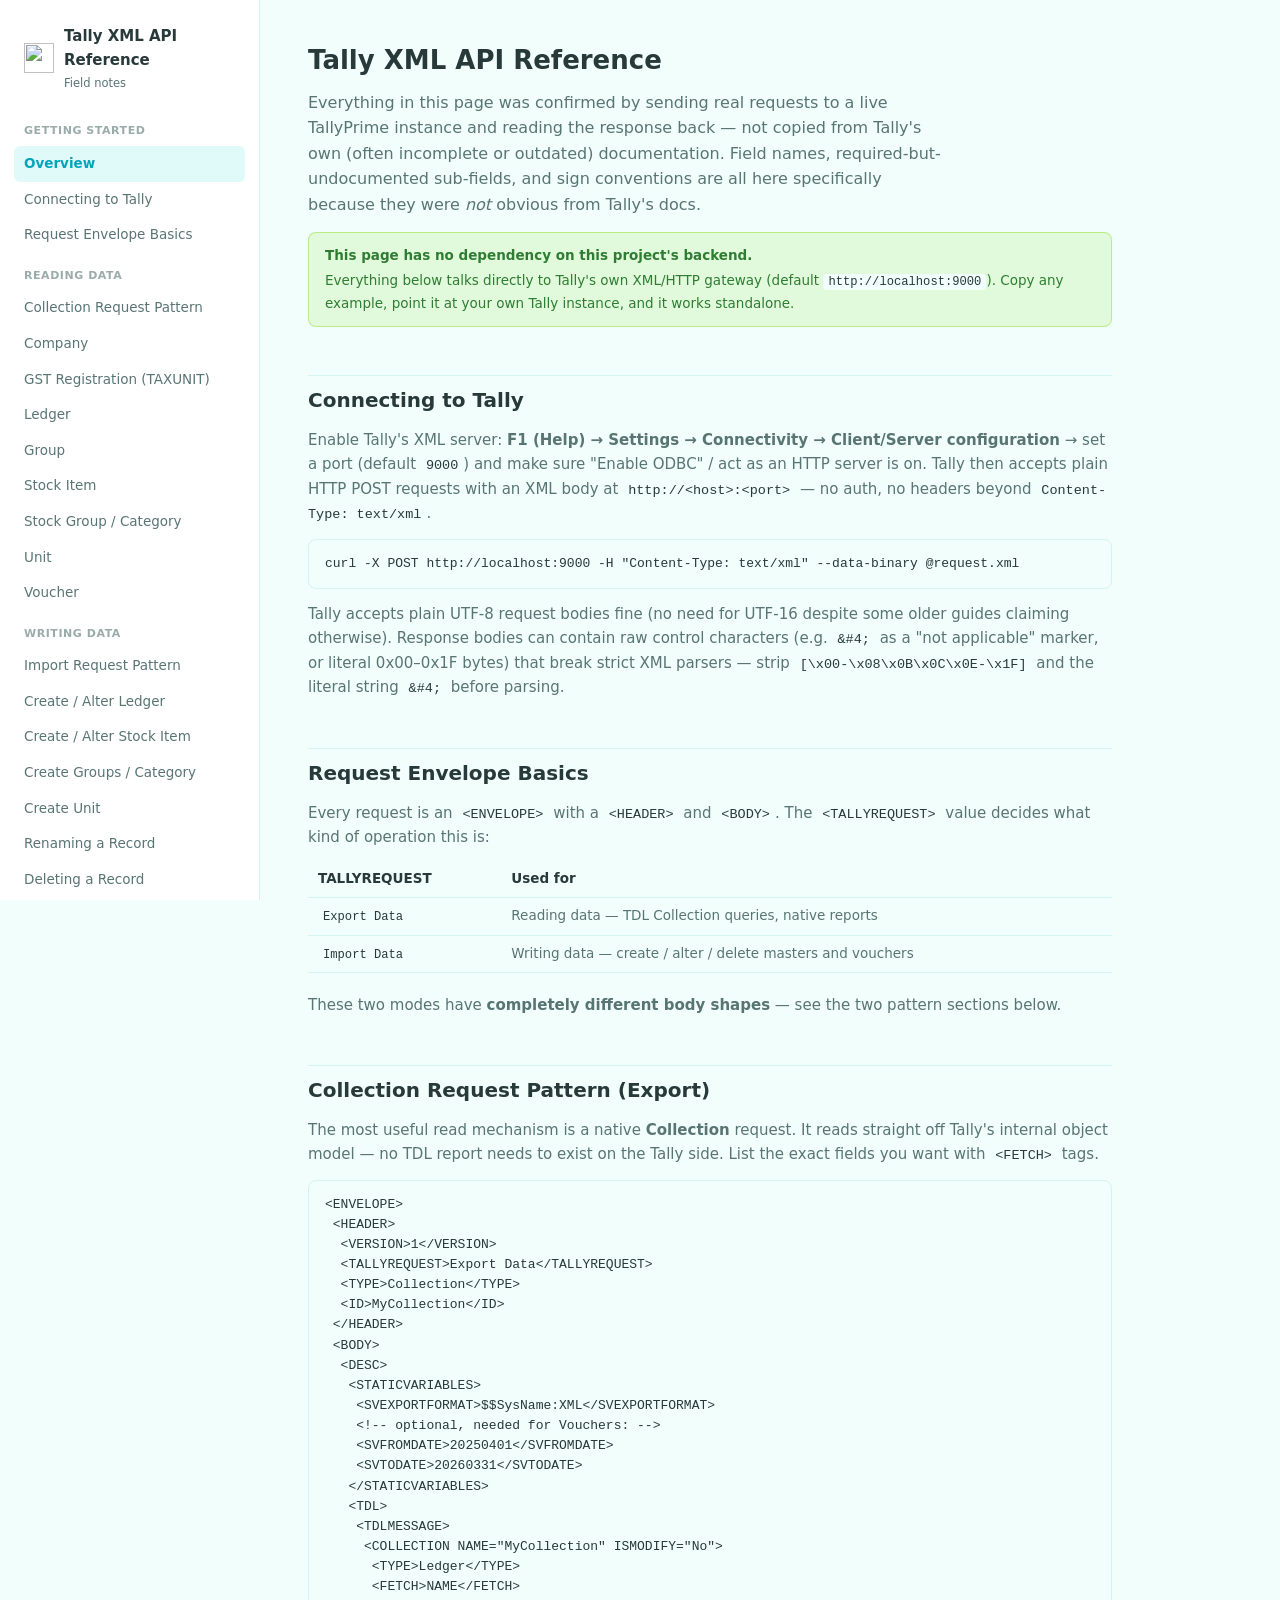
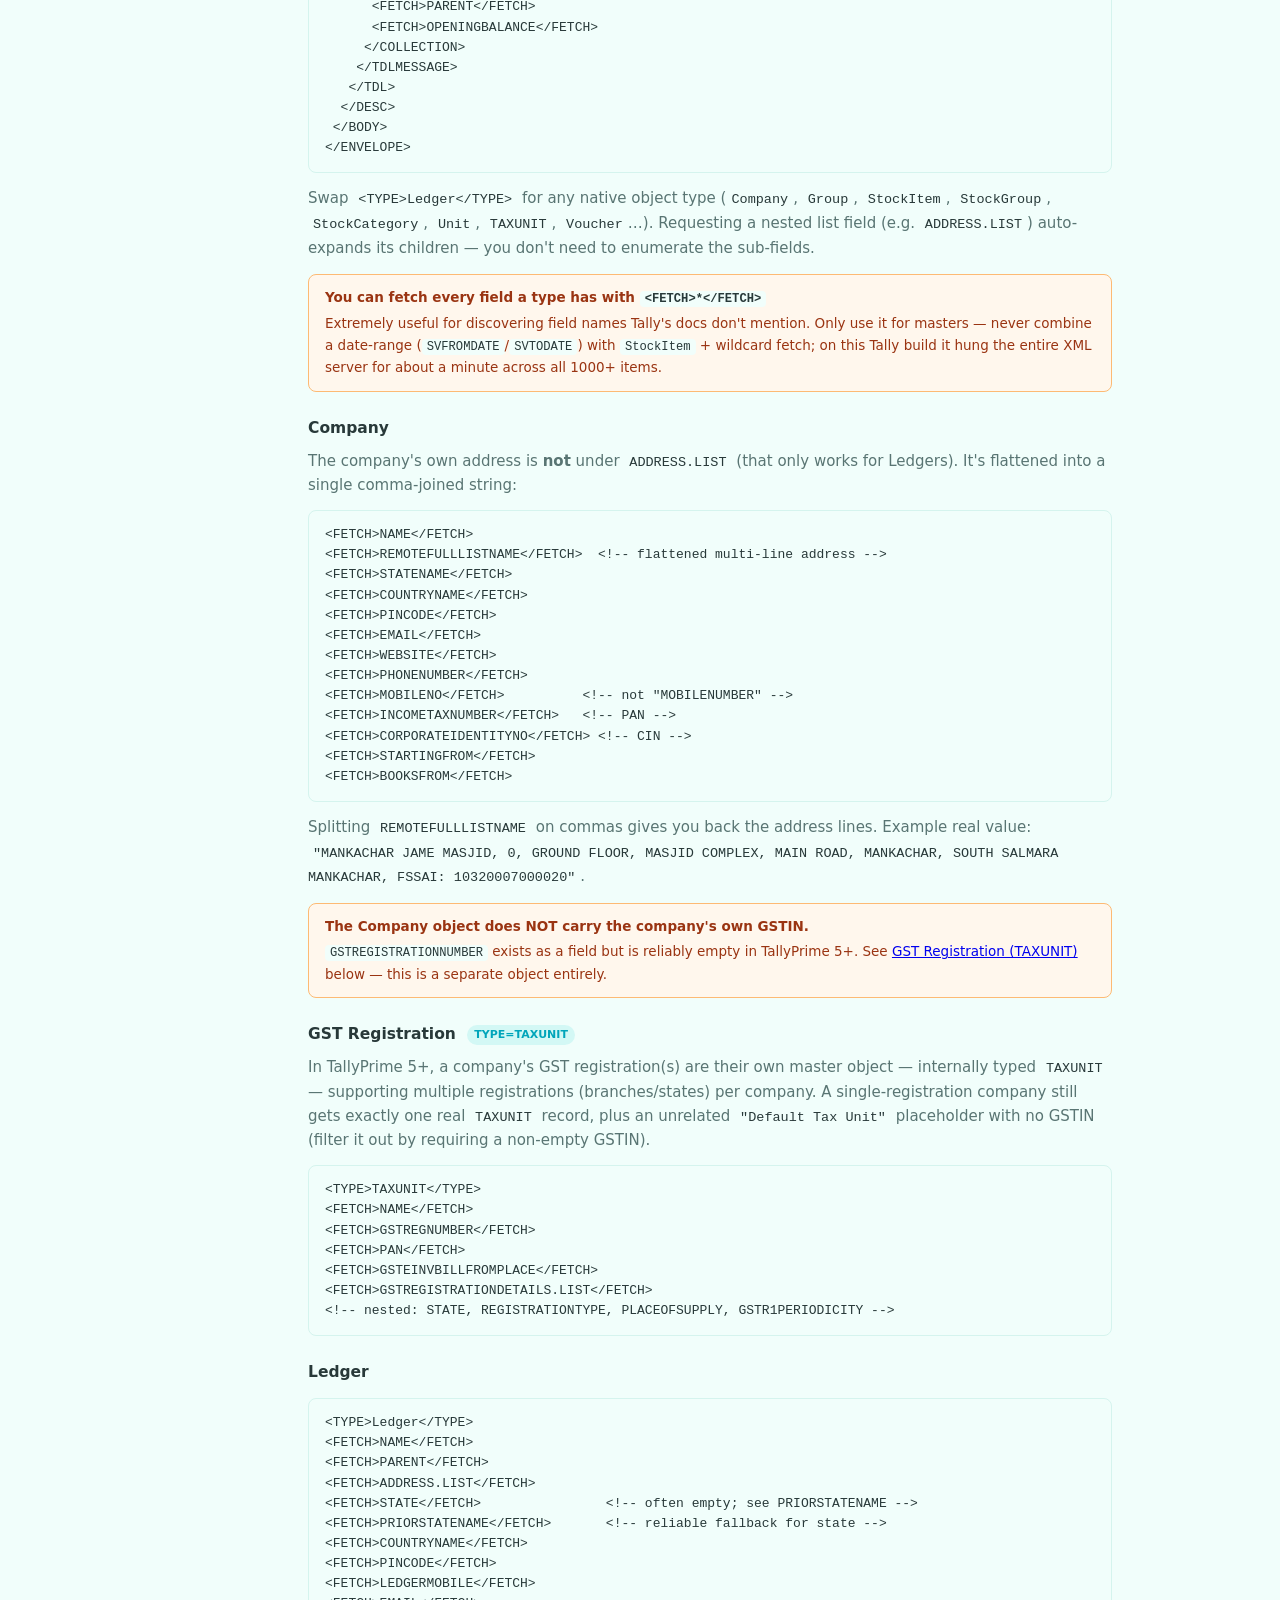
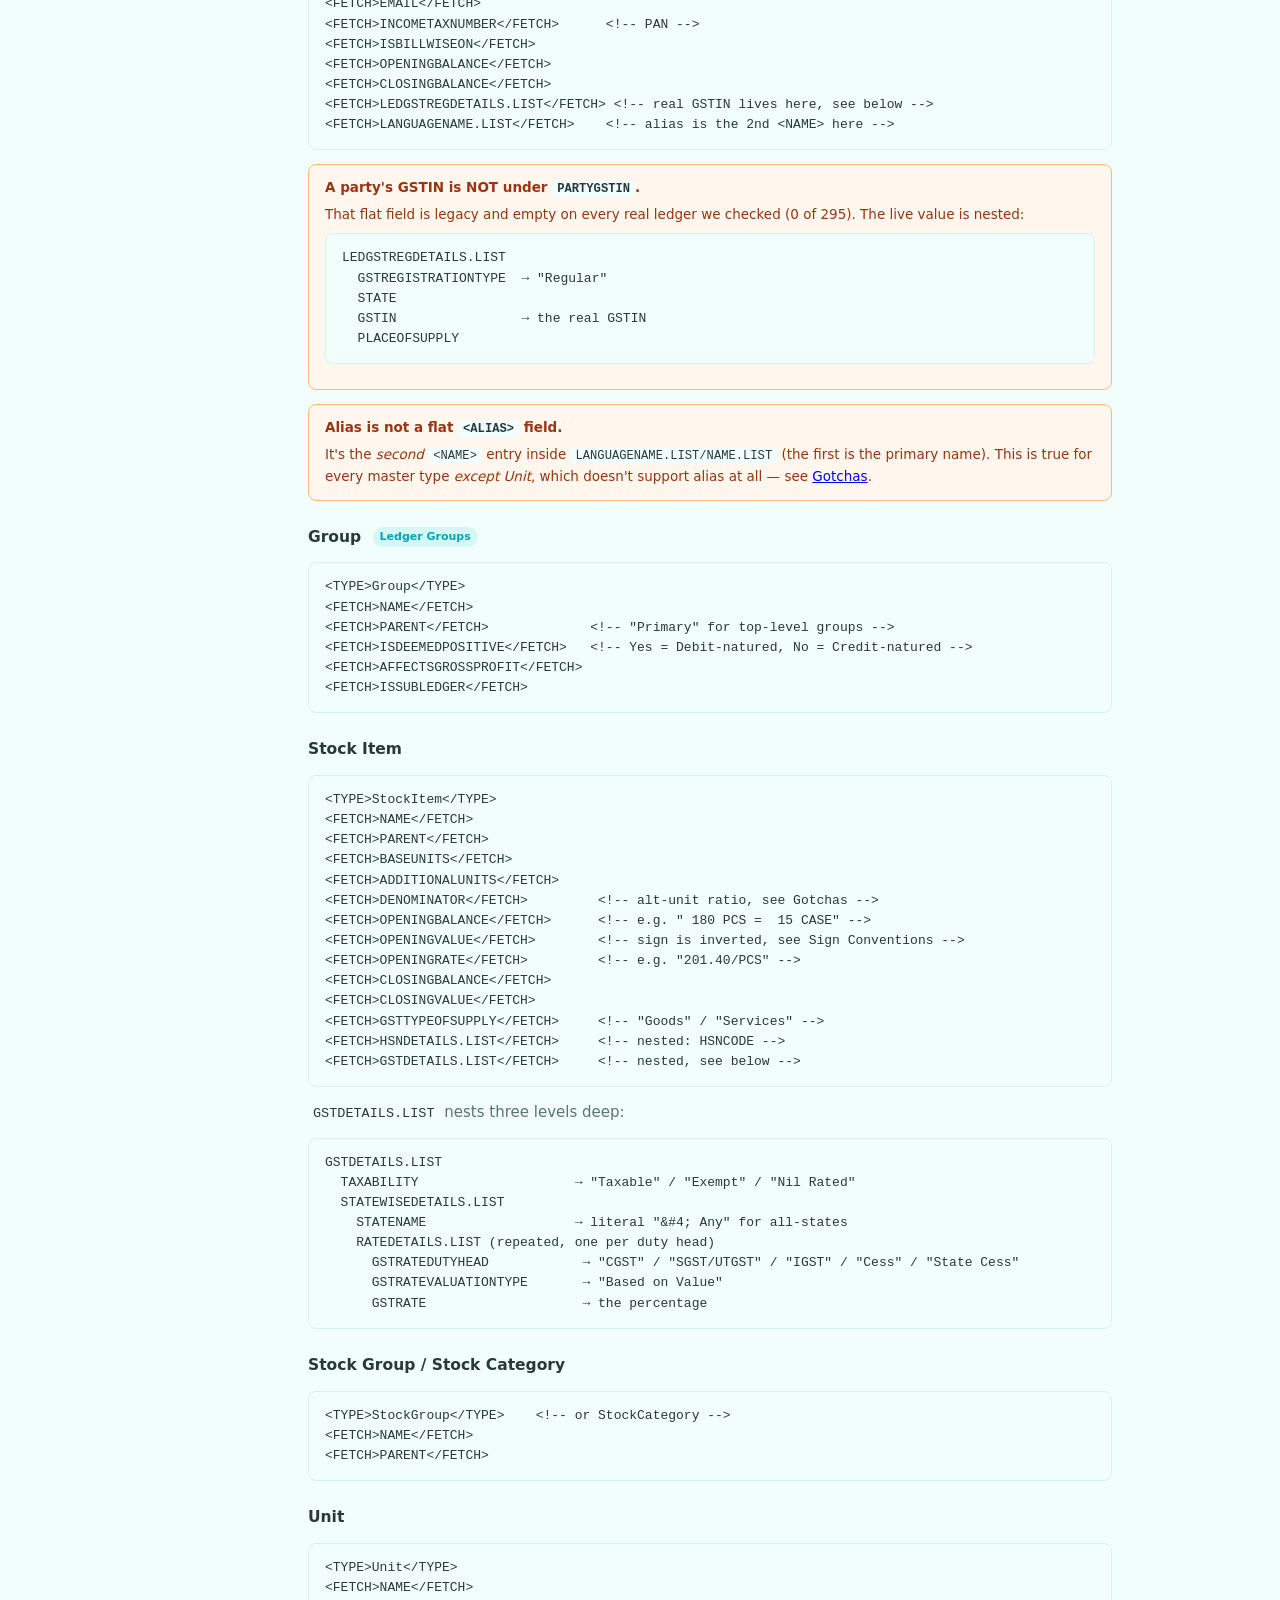
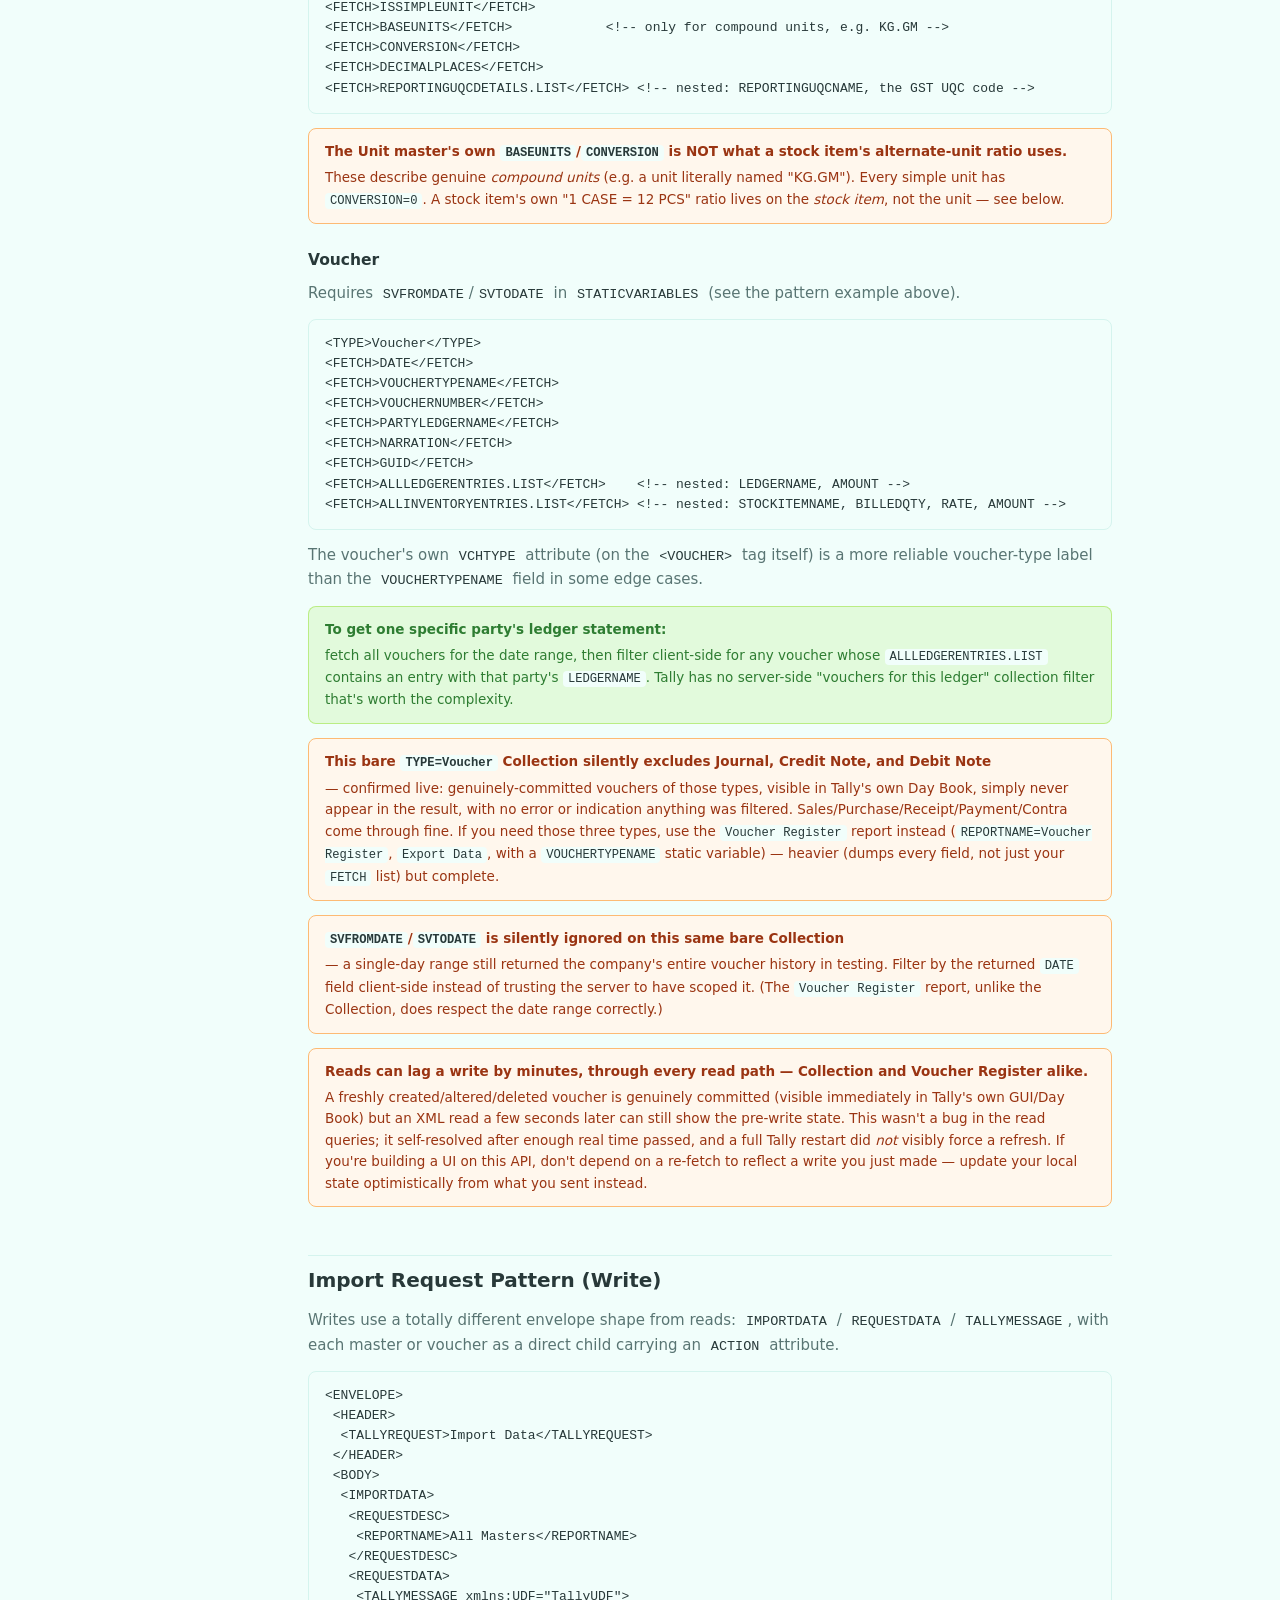
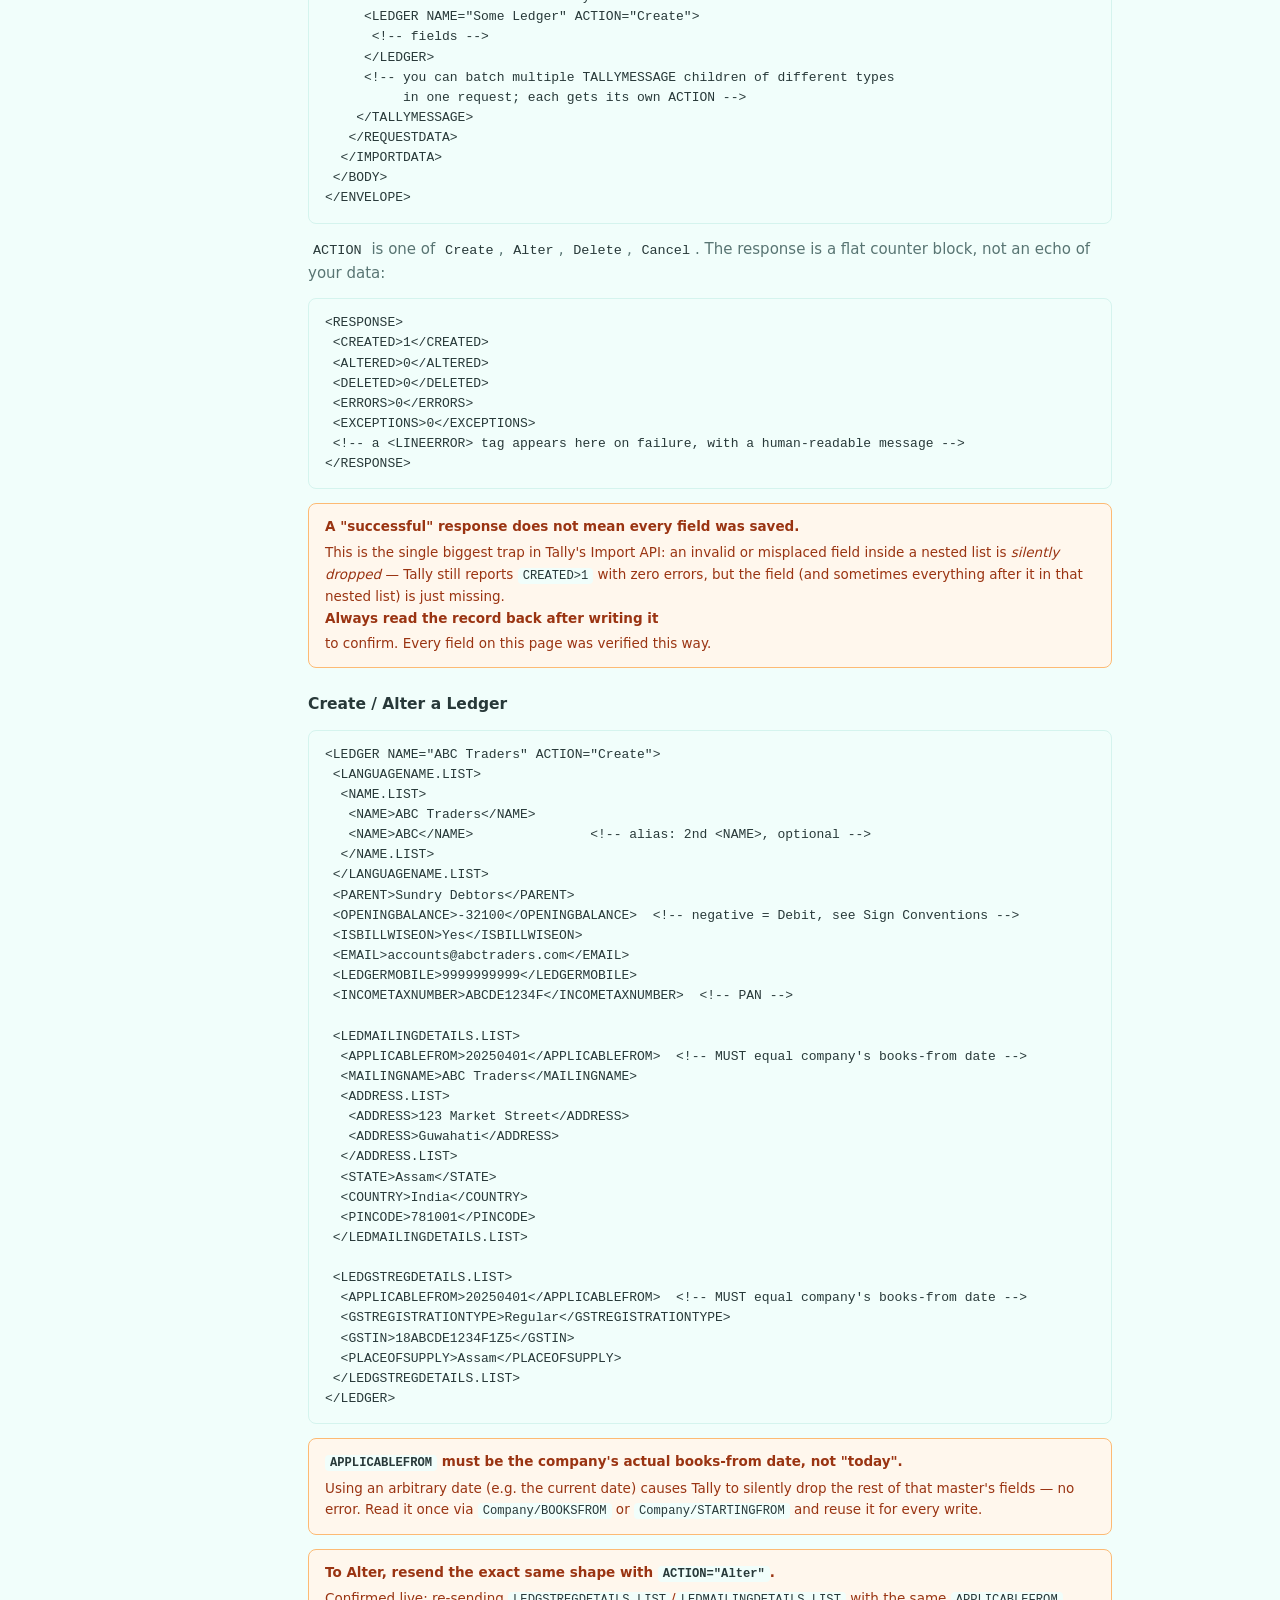
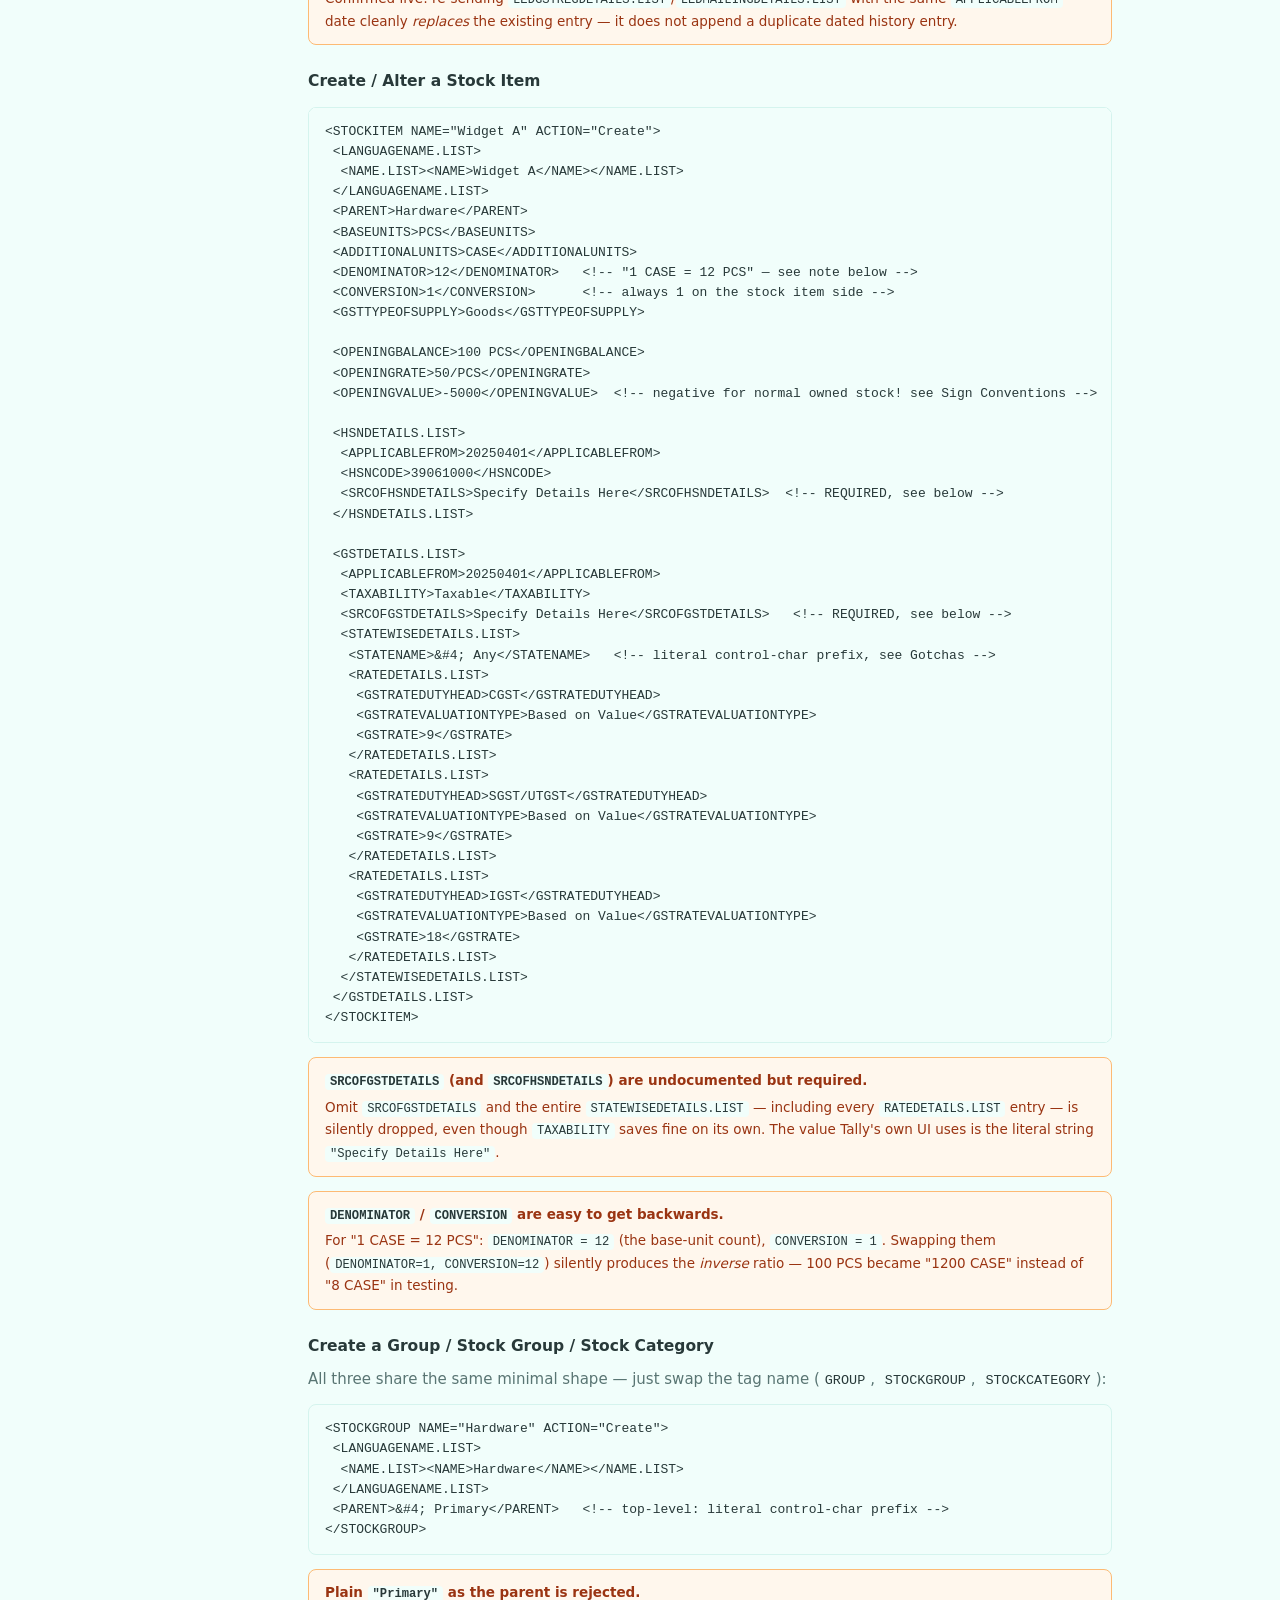
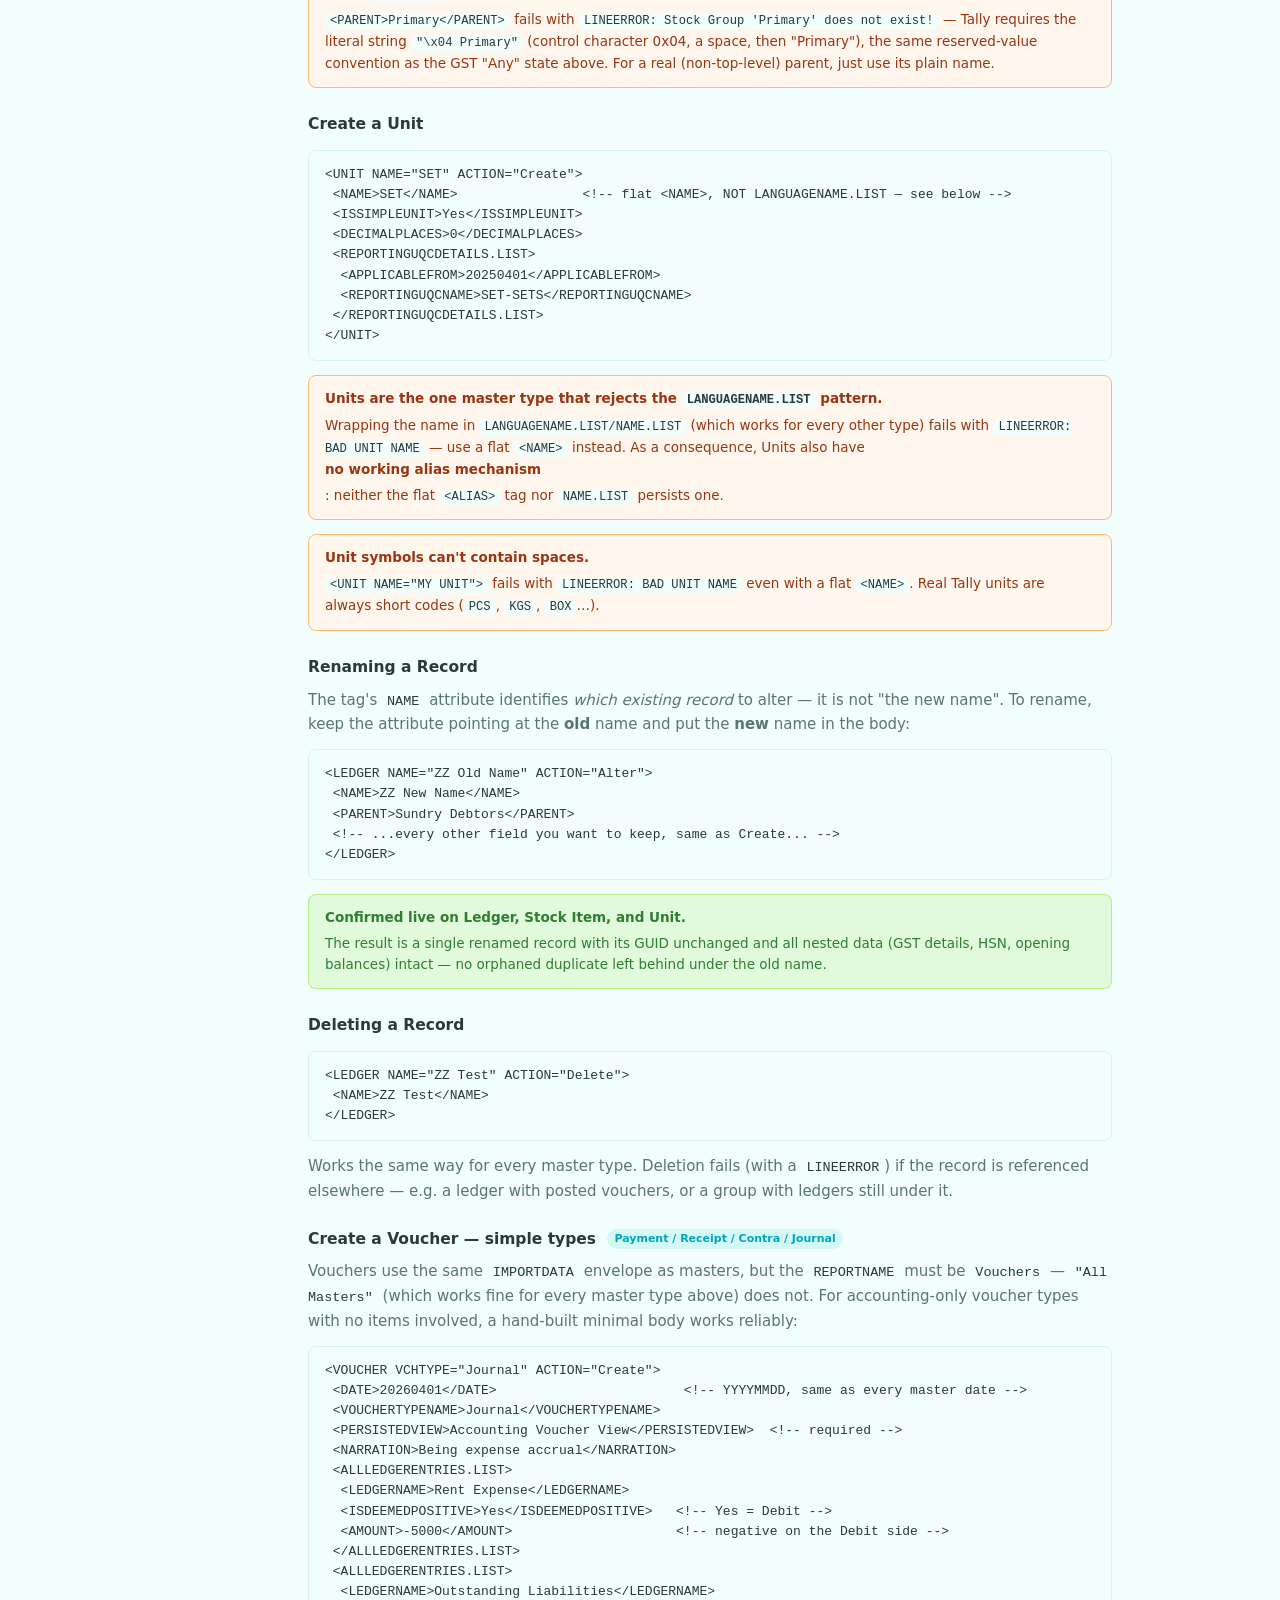
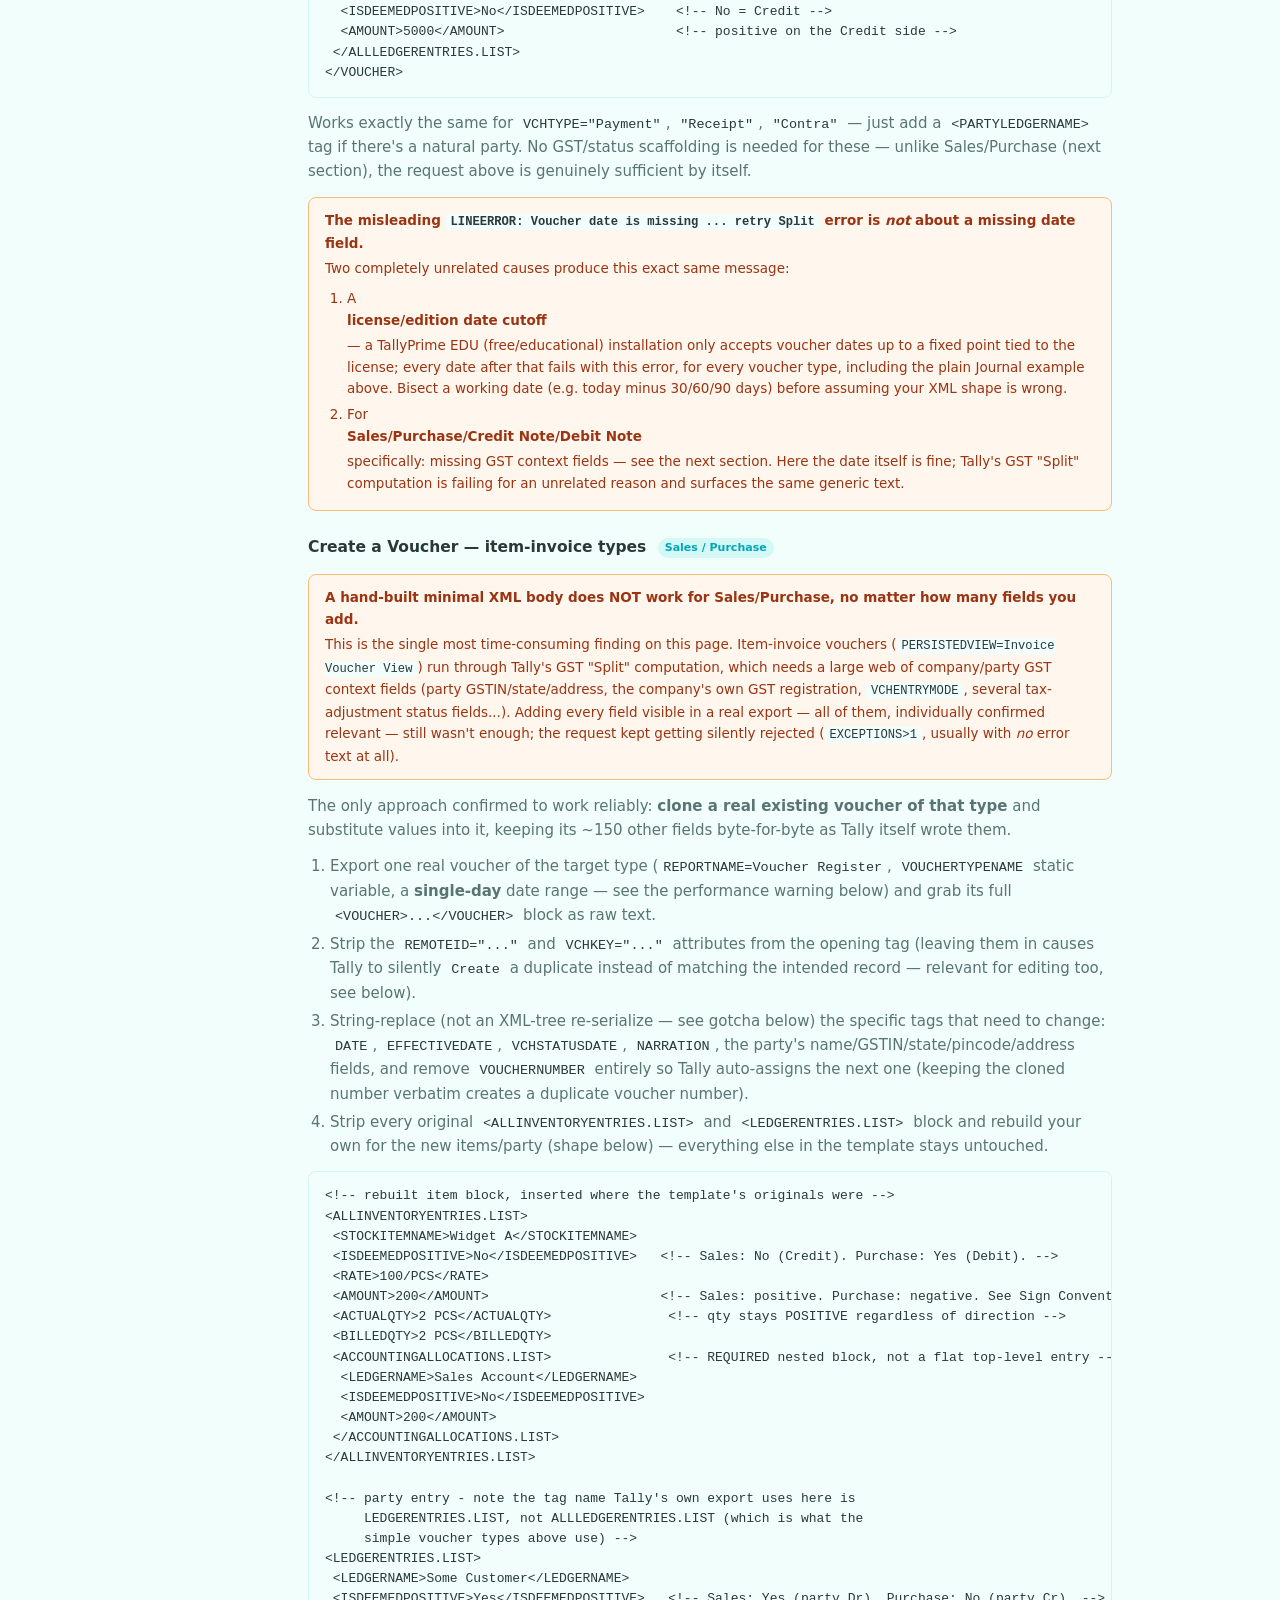
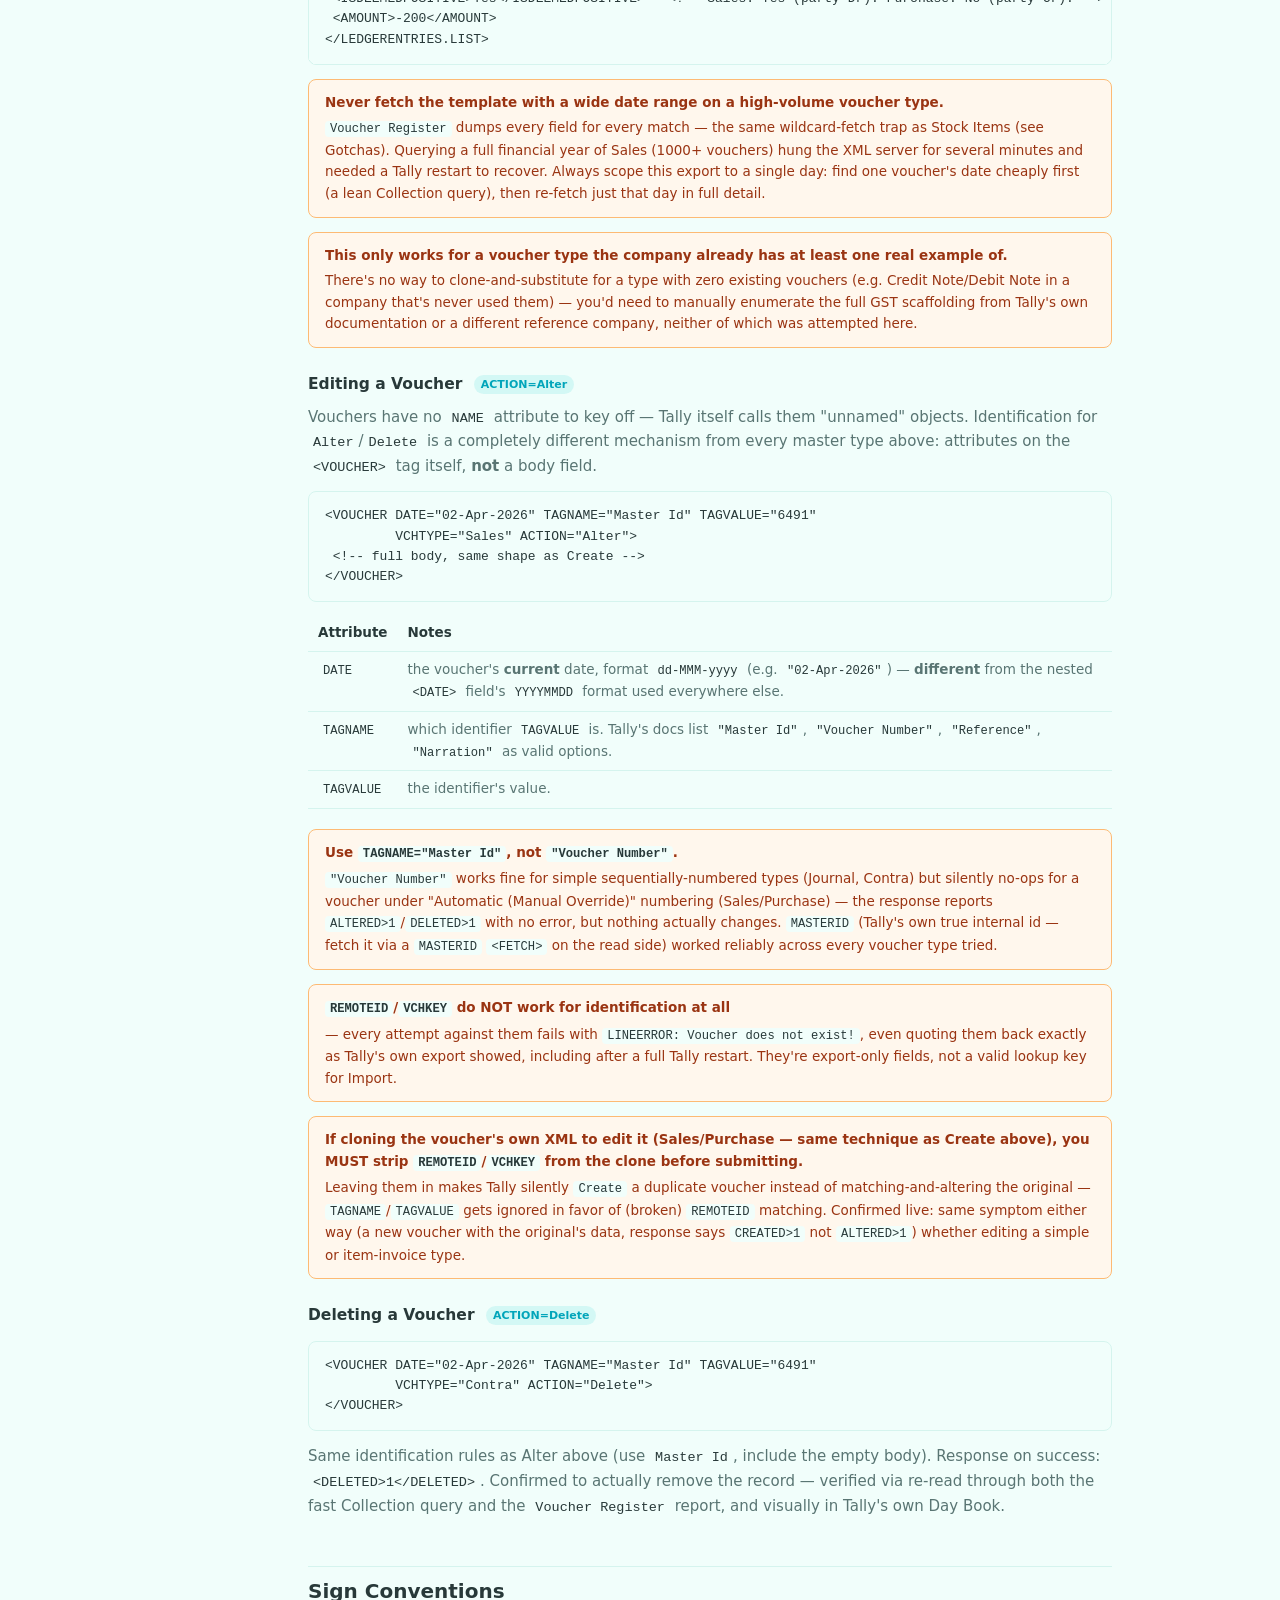
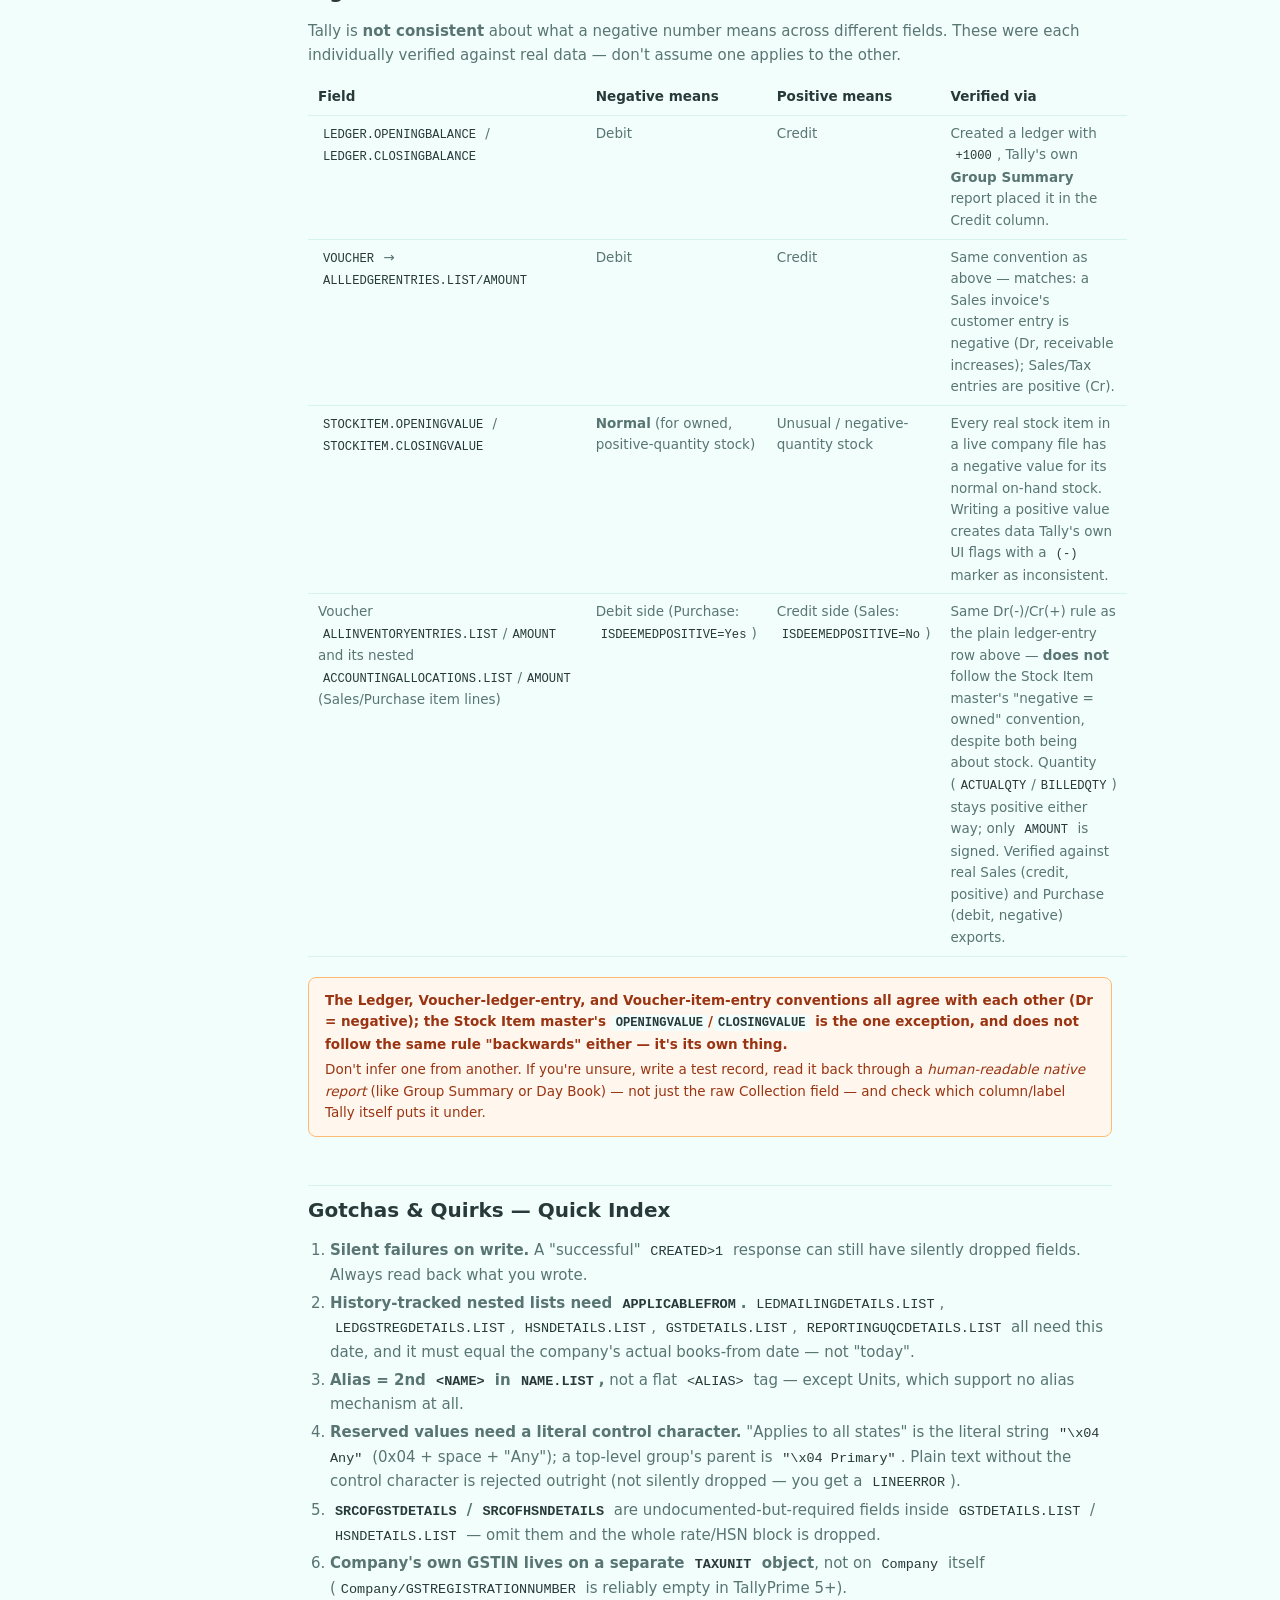
==== commit c421a7da: "updated" ====
--- a/frontend/public/docs.html
+++ b/frontend/public/docs.html
@@ -171,7 +171,7 @@
     <div class="brand">
       <img src="/logo-icon.png" alt="" class="brand-icon" />
       <span>Tally XML API Reference
-        <small>Reverse-engineered field notes</small>
+        <small>Field notes</small>
       </span>
     </div>
 
